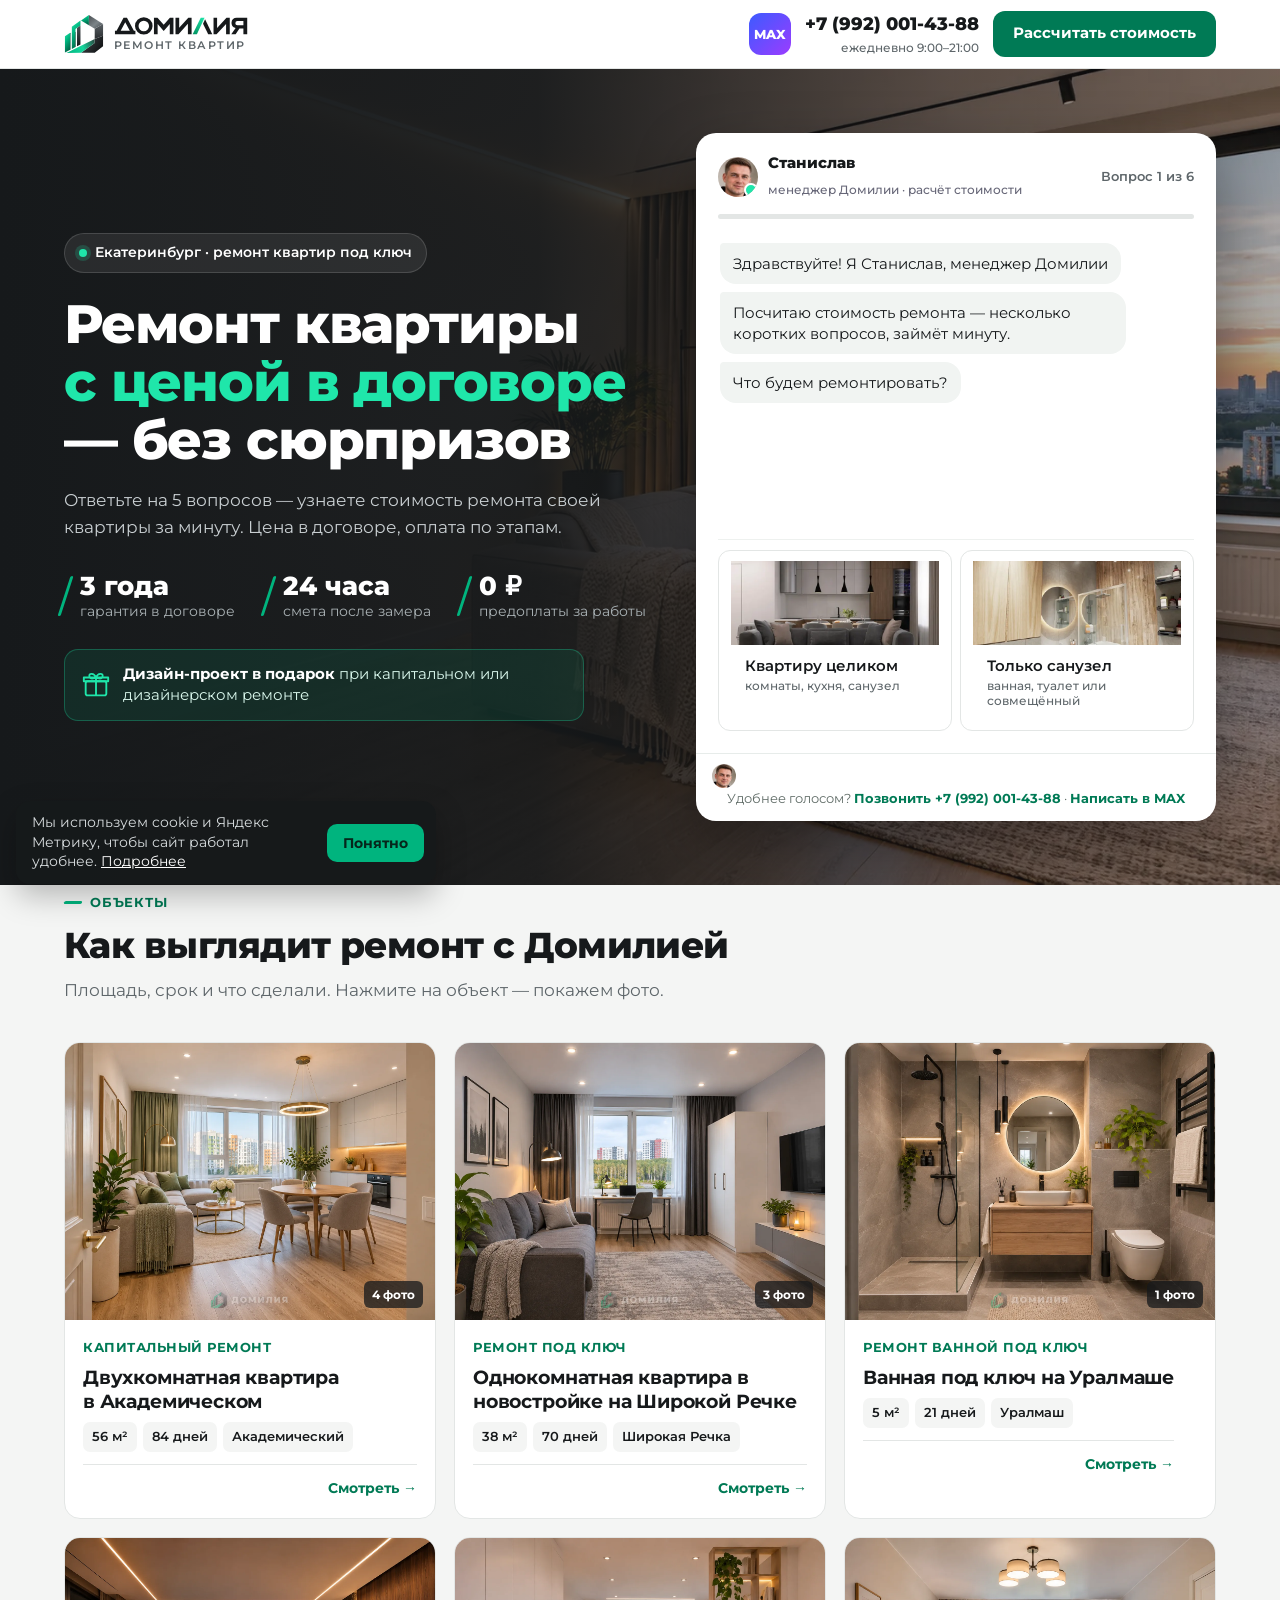
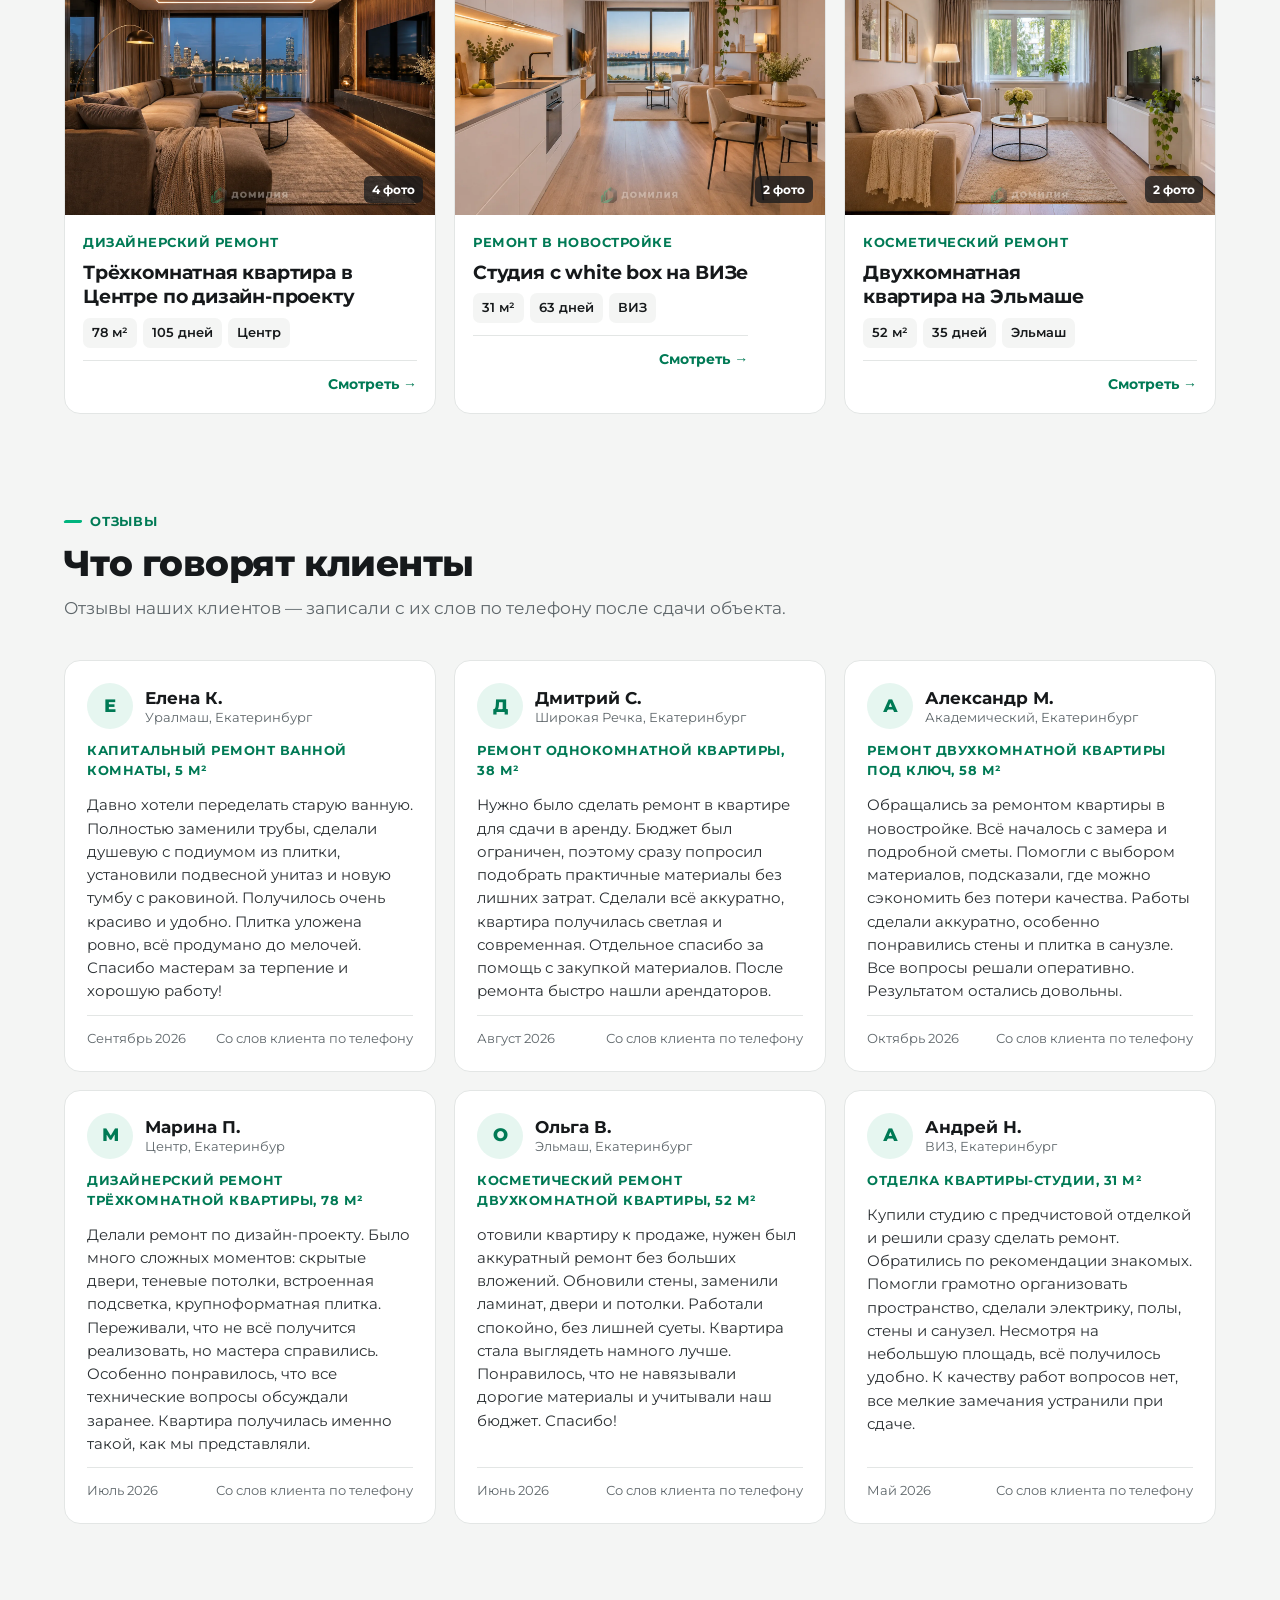
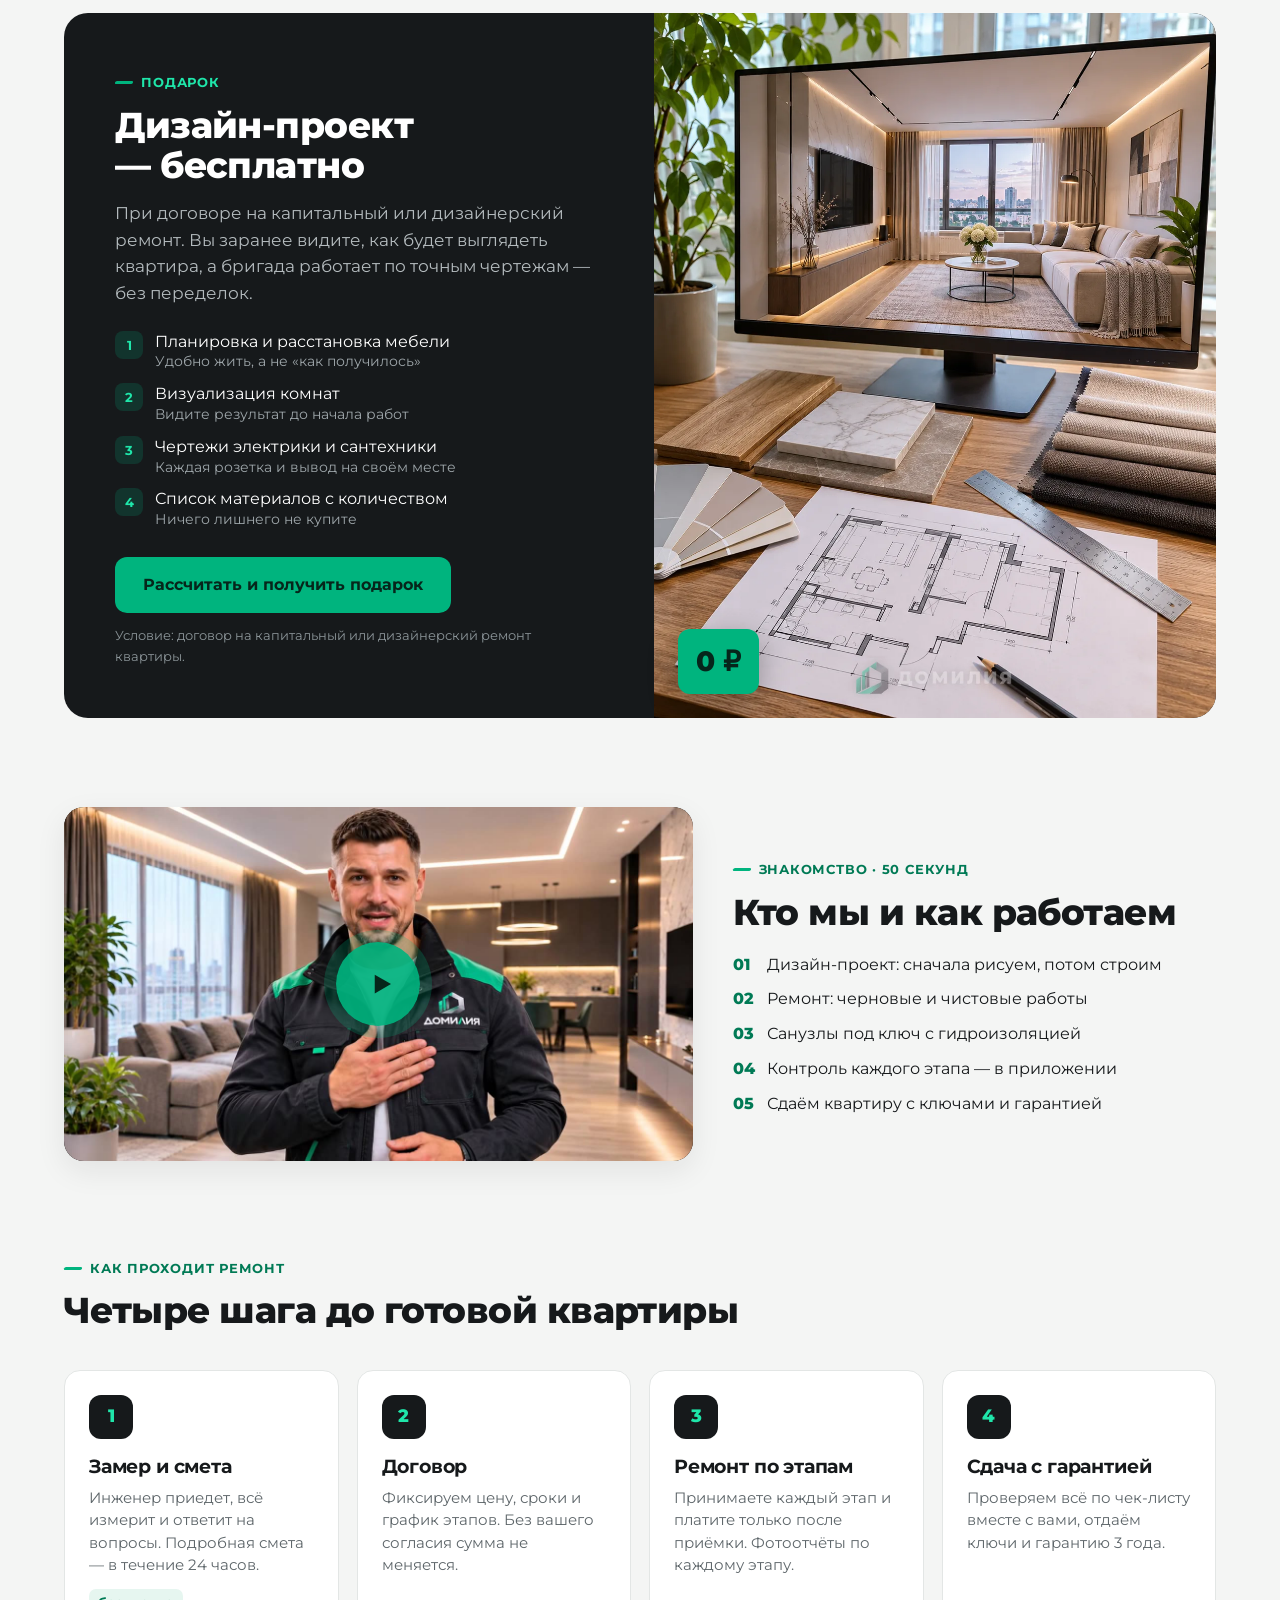
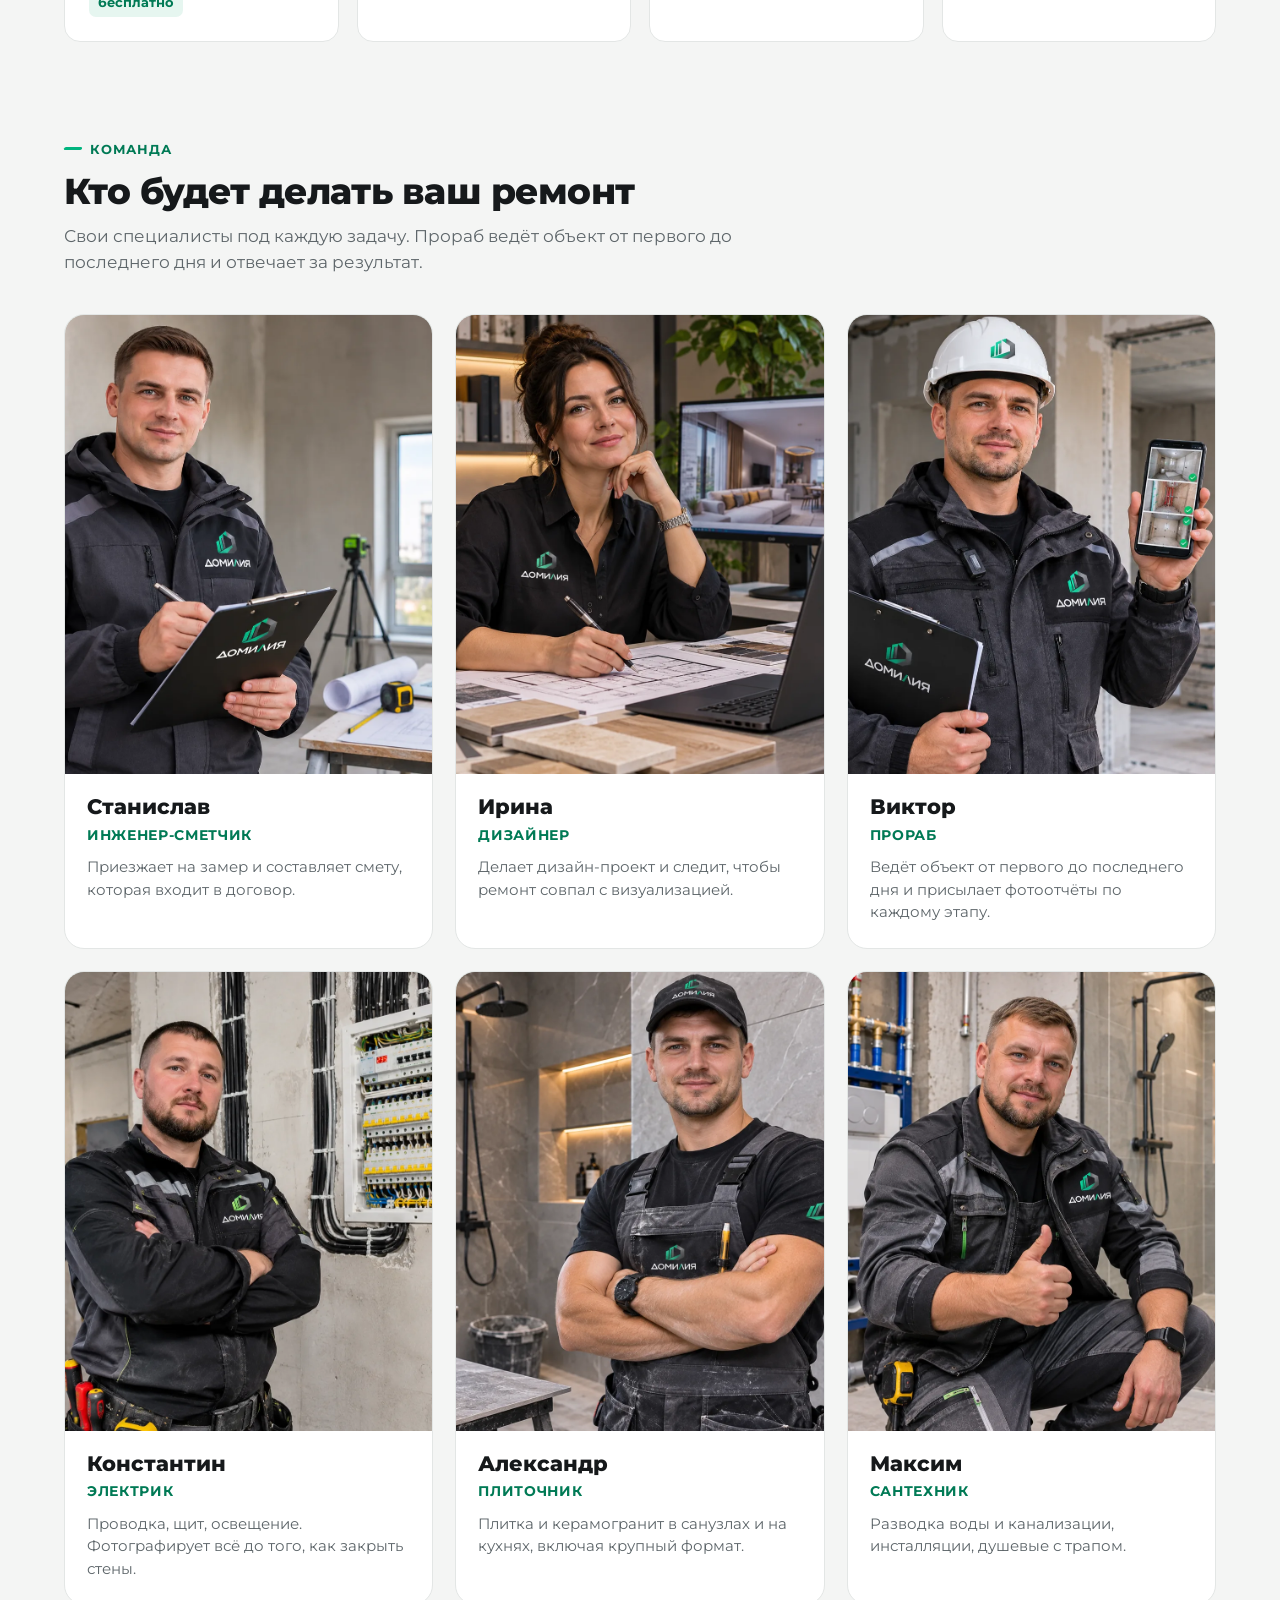
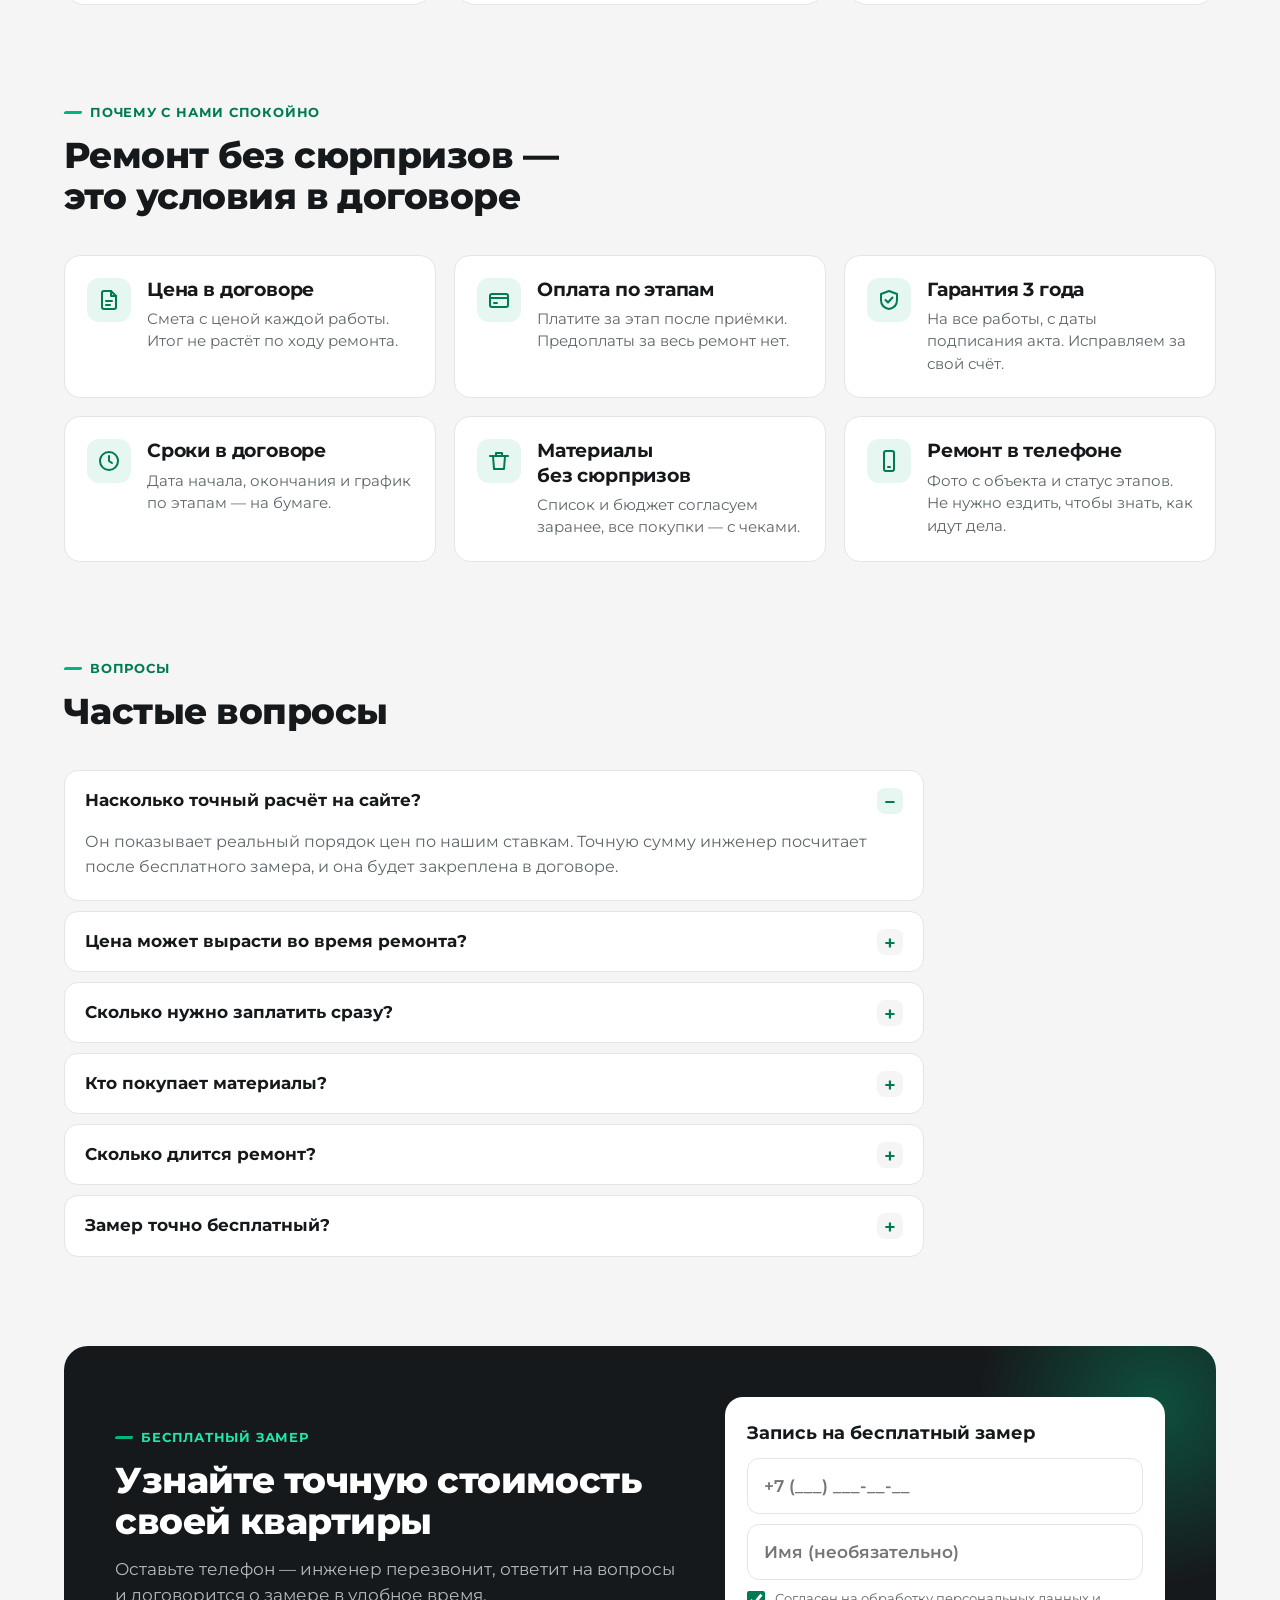
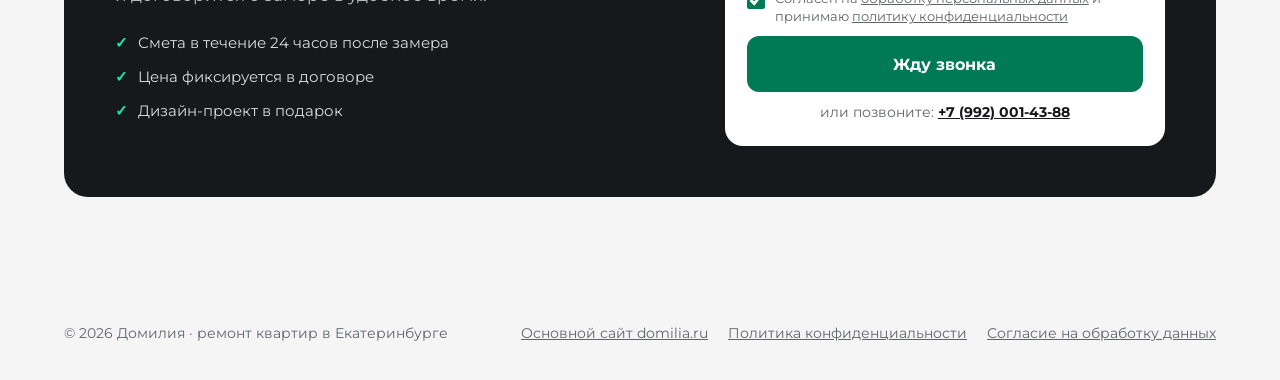
==== a/index.html @ bc4b632b "Квиз на телефоне: форма и кнопка «Узнать стоимость» видны целиком, поле телефона не прячется под кла" ====
<!DOCTYPE html>
<html lang="ru">
<head><meta name="robots" content="noindex">
<meta charset="utf-8">
<meta name="viewport" content="width=device-width, initial-scale=1, viewport-fit=cover">
<script>document.documentElement.className+=" js"</script>
<title>Ремонт квартир под ключ в Екатеринбурге — цена в договоре | Домилия</title>
<meta name="description" content="Ремонт квартир под ключ в Екатеринбурге. Рассчитайте стоимость за минуту. Дизайн-проект в подарок, оплата по этапам, гарантия 3 года.">

<link rel="canonical" href="https://remont.domilia.ru/">
<meta property="og:type" content="website"><meta property="og:locale" content="ru_RU"><meta property="og:site_name" content="Домилия">
<meta property="og:title" content="Ремонт квартир под ключ в Екатеринбурге — цена в договоре | Домилия"><meta property="og:description" content="Ремонт квартир под ключ в Екатеринбурге. Рассчитайте стоимость за минуту. Дизайн-проект в подарок, оплата по этапам, гарантия 3 года."><meta property="og:image" content="https://domilia.ru/img/6908500.jpg">
<meta name="theme-color" content="#16191B">
<link rel="icon" href="/favicon.ico" sizes="any"><link rel="icon" href="/favicon.svg" type="image/svg+xml"><link rel="icon" type="image/png" sizes="120x120" href="/favicon-120x120.png"><link rel="apple-touch-icon" href="/apple-touch-icon.png">
<link rel="preload" href="/fonts/montserrat-cyrillic-800-normal.woff2" as="font" type="font/woff2" crossorigin><link rel="preload" href="/fonts/montserrat-cyrillic-400-normal.woff2" as="font" type="font/woff2" crossorigin>
<style>@font-face{font-family:Montserrat;font-style:normal;font-weight:400;font-display:swap;src:url(/fonts/montserrat-cyrillic-400-normal.woff2) format("woff2");unicode-range:U+0301,U+0400-045F,U+0490-0491,U+04B0-04B1,U+2116}@font-face{font-family:Montserrat;font-style:normal;font-weight:400;font-display:swap;src:url(/fonts/montserrat-latin-400-normal.woff2) format("woff2");unicode-range:U+0000-00FF,U+0131,U+0152-0153,U+02BB-02BC,U+02C6,U+02DA,U+02DC,U+0304,U+0308,U+0329,U+2000-206F,U+20AC,U+2122,U+2191,U+2193,U+2212,U+2215,U+FEFF,U+FFFD}@font-face{font-family:Montserrat;font-style:normal;font-weight:500;font-display:swap;src:url(/fonts/montserrat-cyrillic-500-normal.woff2) format("woff2");unicode-range:U+0301,U+0400-045F,U+0490-0491,U+04B0-04B1,U+2116}@font-face{font-family:Montserrat;font-style:normal;font-weight:500;font-display:swap;src:url(/fonts/montserrat-latin-500-normal.woff2) format("woff2");unicode-range:U+0000-00FF,U+0131,U+0152-0153,U+02BB-02BC,U+02C6,U+02DA,U+02DC,U+0304,U+0308,U+0329,U+2000-206F,U+20AC,U+2122,U+2191,U+2193,U+2212,U+2215,U+FEFF,U+FFFD}@font-face{font-family:Montserrat;font-style:normal;font-weight:600;font-display:swap;src:url(/fonts/montserrat-cyrillic-600-normal.woff2) format("woff2");unicode-range:U+0301,U+0400-045F,U+0490-0491,U+04B0-04B1,U+2116}@font-face{font-family:Montserrat;font-style:normal;font-weight:600;font-display:swap;src:url(/fonts/montserrat-latin-600-normal.woff2) format("woff2");unicode-range:U+0000-00FF,U+0131,U+0152-0153,U+02BB-02BC,U+02C6,U+02DA,U+02DC,U+0304,U+0308,U+0329,U+2000-206F,U+20AC,U+2122,U+2191,U+2193,U+2212,U+2215,U+FEFF,U+FFFD}@font-face{font-family:Montserrat;font-style:normal;font-weight:700;font-display:swap;src:url(/fonts/montserrat-cyrillic-700-normal.woff2) format("woff2");unicode-range:U+0301,U+0400-045F,U+0490-0491,U+04B0-04B1,U+2116}@font-face{font-family:Montserrat;font-style:normal;font-weight:700;font-display:swap;src:url(/fonts/montserrat-latin-700-normal.woff2) format("woff2");unicode-range:U+0000-00FF,U+0131,U+0152-0153,U+02BB-02BC,U+02C6,U+02DA,U+02DC,U+0304,U+0308,U+0329,U+2000-206F,U+20AC,U+2122,U+2191,U+2193,U+2212,U+2215,U+FEFF,U+FFFD}@font-face{font-family:Montserrat;font-style:normal;font-weight:800;font-display:swap;src:url(/fonts/montserrat-cyrillic-800-normal.woff2) format("woff2");unicode-range:U+0301,U+0400-045F,U+0490-0491,U+04B0-04B1,U+2116}@font-face{font-family:Montserrat;font-style:normal;font-weight:800;font-display:swap;src:url(/fonts/montserrat-latin-800-normal.woff2) format("woff2");unicode-range:U+0000-00FF,U+0131,U+0152-0153,U+02BB-02BC,U+02C6,U+02DA,U+02DC,U+0304,U+0308,U+0329,U+2000-206F,U+20AC,U+2122,U+2191,U+2193,U+2212,U+2215,U+FEFF,U+FFFD}</style>
<link rel="stylesheet" href="/style.css?v=1794850134178"><link rel="preload" href="/app.js?v=1794850134178" as="script"><link rel="preload" href="/img/quiz-dp-flat-s.webp" as="image"><link rel="preload" href="/img/quiz-dp-bath-s.webp" as="image">
<meta name="yandex-verification" content="8f62ce537b893b64" /></head>
<body>
<header class="top">
  <div class="w">
    <a class="mn-logo" href="/" aria-label="Домилия — ремонт квартир"><svg class="lg mn-lg" viewBox="30 26 418 416" aria-hidden="true"> <defs>  <linearGradient id="gG_m1" x1="0" y1="0" x2="0.35" y2="1"><stop offset="0" stop-color="#1FE6AA"/><stop offset=".45" stop-color="#00B47E"/><stop offset="1" stop-color="#006C4C"/></linearGradient>  <linearGradient id="gBand_m1" x1="55" y1="432" x2="351" y2="300" gradientUnits="userSpaceOnUse"><stop offset="0" stop-color="#00B47E"/><stop offset=".55" stop-color="#14D69C"/><stop offset="1" stop-color="#2A4A42"/></linearGradient>  <linearGradient id="gRoof_m1" x1="290" y1="36" x2="400" y2="160" gradientUnits="userSpaceOnUse"><stop offset="0" stop-color="#4A4F53"/><stop offset=".7" stop-color="#7C8488"/><stop offset="1" stop-color="#5C6367"/></linearGradient>  <linearGradient id="gSide_m1" x1="0" y1="0" x2="0" y2="1"><stop offset="0" stop-color="#5A6064"/><stop offset="1" stop-color="#2B2F32"/></linearGradient>  <linearGradient id="gLow_m1" x1="230" y1="300" x2="420" y2="430" gradientUnits="userSpaceOnUse"><stop offset="0" stop-color="#3A4044"/><stop offset="1" stop-color="#0E1011"/></linearGradient>  <linearGradient id="gLeg_m1" x1="0" y1="0" x2="0" y2="1"><stop offset="0" stop-color="#4C5357"/><stop offset="1" stop-color="#16191B"/></linearGradient> </defs> <g class="dm-mk"><path class="t" style="--i:7;--dx:10.0px;--dy:9.8px" fill="url(#gLow_m1)" d="M208,431 L351,328 L351,286 L438,252 L438,363 L351,431 Z"/><path class="t" style="--i:6;--dx:13.9px;--dy:-2.0px" fill="url(#gSide_m1)" d="M351,179 L438,129 L438,252 L351,286 Z"/><path class="t" style="--i:5;--dx:9.5px;--dy:-10.3px" fill="url(#gRoof_m1)" d="M290,36 L438,129 L351,179 L290,143 Z"/><path class="t" style="--i:4;--dx:2.3px;--dy:-13.8px" fill="url(#gG_m1)" d="M208,94 L290,36 L290,143 Z"/><path class="t" style="--i:3;--dx:0.2px;--dy:14.0px" fill="url(#gBand_m1)" d="M55,432 L351,286 L351,328 L208,431 Z"/><path class="t b" style="--i:1;--dx:-13.9px;--dy:-1.8px" fill="url(#gG_m1)" d="M202,94 L112,159 L112,390 L150,370 L150,182 L202,145 Z"/><path class="t b" style="--i:2;--dx:-13.1px;--dy:5.0px" fill="url(#gLeg_m1)" d="M202,145 L166,170 L166,363 L202,343 Z"/><path class="t b" style="--i:1;--dx:-11.7px;--dy:7.7px" fill="#0C3A2B" d="M150,214 L154,212 L154,368 L150,370 Z"/><path class="t b" style="--i:0;--dx:-12.3px;--dy:6.6px" fill="url(#gG_m1)" d="M95,221 L40,257 L40,427 L95,398 Z"/><path class="t b" style="--i:0;--dx:-12.3px;--dy:6.6px" fill="#0C3A2B" d="M95,221 L99,226 L99,396 L95,398 Z"/></g><defs><clipPath id="dmc_m1"><path d="M208,431 L351,328 L351,286 L438,252 L438,363 L351,431 Z"/><path d="M351,179 L438,129 L438,252 L351,286 Z"/><path d="M290,36 L438,129 L351,179 L290,143 Z"/><path d="M208,94 L290,36 L290,143 Z"/><path d="M55,432 L351,286 L351,328 L208,431 Z"/><path d="M202,94 L112,159 L112,390 L150,370 L150,182 L202,145 Z"/><path d="M202,145 L166,170 L166,363 L202,343 Z"/><path d="M150,214 L154,212 L154,368 L150,370 Z"/><path d="M95,221 L40,257 L40,427 L95,398 Z"/><path d="M95,221 L99,226 L99,396 L95,398 Z"/></clipPath><linearGradient id="dms_m1" x1="0" y1="0" x2="1" y2="0"><stop offset="0" stop-color="#fff" stop-opacity="0"/><stop offset=".5" stop-color="#fff" stop-opacity=".75"/><stop offset="1" stop-color="#fff" stop-opacity="0"/></linearGradient></defs><g clip-path="url(#dmc_m1)"><rect class="sh" x="-60" y="0" width="120" height="520" fill="url(#dms_m1)" transform="skewX(-20)"/></g></svg><span><svg class="dm-word" viewBox="480 176 984 132" aria-hidden="true"><defs><linearGradient id="gL_wl" x1="1144" y1="181" x2="1057" y2="303" gradientUnits="userSpaceOnUse"><stop offset="0" stop-color="#1FE6AA"/><stop offset="1" stop-color="#00915F"/></linearGradient></defs> <g id="word_wl" fill="currentColor" fill-rule="evenodd"><path d="M487,277 L499,277 L550,181 L575,181 L626,277 L637,277 L637,303 L487,303 Z M529,277 L562.5,215 L596,277 Z"/><path d="M763,241.5 A64.5,63.5 0 1 0 634,241.5 A64.5,63.5 0 1 0 763,241.5 Z M737,241.5 A38.5,38.5 0 1 1 660,241.5 A38.5,38.5 0 1 1 737,241.5 Z"/><path d="M773,181 L799,181 L844.5,233 L890,181 L916,181 L916,303 L889,303 L889,227 L844.5,278 L800,227 L800,303 L773,303 Z"/><path d="M931,181 L958,181 L958,255 L1025,181 L1049,181 L1049,303 L1022,303 L1022,226 L953,303 L931,303 Z"/><path d="M1148,192 L1201,303 L1171,303 L1133,226 Z"/><path d="M1210,181 L1236,181 L1236,256 L1305,181 L1329,181 L1329,303 L1302,303 L1302,227 L1232,303 L1210,303 Z"/><path d="M1457,181 H1380 A38,38 0 0 0 1372,256.2 L1340,303 H1372 L1400,261 H1429 V303 H1457 Z M1429,206 H1385 A15,15 0 0 0 1385,236 H1429 Z"/></g><path class="dm-l" fill="url(#gL_wl)" d="M1057,303 L1088,303 L1144,181 L1116,181 Z"/></svg><small>РЕМОНТ КВАРТИР</small></span></a>
    <div class="top-r"><a class="msg mxg on" data-goal="lp_messenger" href="https://max.ru/u/f9LHodD0cOJTEjj9axaw8EccNAsqVBsyg819IWFIL26qD0vIp-ldA-uJAIQ" target="_blank" rel="noopener" aria-label="Написать в MAX">MAX</a><a class="top-ph" data-tel data-goal="lp_call" href="tel:+79920014388"><span class="num">+7 (992) 001-43-88</span><small>ежедневно 9:00–21:00</small></a><a class="btn" href="/#calc" data-goal="lp_cta_top">Рассчитать стоимость</a></div>
  </div>
</header>
<main>
<section class="hero">
  <div class="hero-bg" aria-hidden="true" style="background-image:url(/img/hero-vh13ht.webp)"></div>
  <div class="w">
    <div>
      <div class="hero-pre"><i></i>Екатеринбург · ремонт квартир под ключ</div>
      <h1>Ремонт квартиры <em>с ценой в договоре</em> — без сюрпризов</h1>
      <p class="hero-sub">Ответьте на 5 вопросов — узнаете стоимость ремонта своей квартиры за минуту. <span class="more">Цена в договоре, оплата по этапам.</span></p>
      <div class="facts"><div><b>3 года</b><span>гарантия в договоре</span></div><div><b>24 часа</b><span>смета после замера</span></div><div><b>0 ₽</b><span>предоплаты за работы</span></div></div>
      <div class="gift-strip"><svg viewBox="0 0 32 32" fill="none" stroke="#1FE6AA" stroke-width="2" stroke-linejoin="round"><rect x="5" y="12" width="22" height="15" rx="2"/><path d="M3 8h26v4H3zM16 8v19M16 8c-2-5-8-5-7-1s7 1 7 1zm0 0c2-5 8-5 7-1s-7 1-7 1z"/></svg><p><b>Дизайн-проект в подарок</b> при капитальном или дизайнерском ремонте</p></div>
    </div>
    <div class="qz" id="calc" aria-live="polite">
      <div class="qz-h"><b>Расчёт стоимости ремонта</b><span id="qzStep">Вопрос 1 из 6</span></div>
      <div class="qz-bar"><i id="qzBar"></i></div>
      <div class="qz-b" id="qzBody"><div class="qz-q">Что будем ремонтировать?</div><div class="opts c2"><button type="button" class="opt ph"><img src="/img/quiz-dp-flat-s.webp" alt="" width="320" height="240"><span>Квартиру целиком<small>комнаты, кухня, санузел</small></span></button><button type="button" class="opt ph"><img src="/img/quiz-dp-bath-s.webp" alt="" width="320" height="240"><span>Только санузел<small>ванная, туалет или совмещённый</small></span></button></div><div class="qz-nav"><small>Бесплатно и без регистрации</small></div><noscript><p>Чтобы рассчитать стоимость, позвоните: <a href="tel:+79920014388">+7 (992) 001-43-88</a></p></noscript></div>
      <div class="qz-ct"><img class="qz-ct-a" src="/img/mgr-96.webp" alt="" width="24" height="24" loading="lazy">Удобнее голосом? <a data-tel data-goal="lp_call" href="tel:+79920014388">Позвонить +7 (992) 001-43-88</a> · <a data-goal="lp_messenger" href="https://max.ru/u/f9LHodD0cOJTEjj9axaw8EccNAsqVBsyg819IWFIL26qD0vIp-ldA-uJAIQ" target="_blank" rel="noopener">Написать в MAX</a></div>
    </div>
  </div>
</section>
<section class="sec" style="padding-top:0" id="objs">
  <div class="w">
    <div class="sec-h rv"><div class="tag">Объекты</div><h2>Как выглядит ремонт с Домилией</h2><p>Площадь, срок и что сделали. Нажмите на объект — покажем фото.</p></div>
    <div class="objs" id="objList"><button type="button" class="ob rv" data-o="0"><span class="ob-i"><img src="/img/dvuhkomnatnaya-kvartira-v-akademicheskom-nku7td.webp" alt="Двухкомнатная квартира в Академическом" loading="lazy"><i class="ob-n">4 фото</i></span><span class="ob-b"><small>Капитальный ремонт</small><h3>Двухкомнатная квартира в Академическом</h3><span class="chips"><span>56 м²</span><span>84 дней</span><span>Академический</span></span><span class="ob-p"><strong></strong><em>Смотреть →</em></span></span></button><button type="button" class="ob rv" data-o="1"><span class="ob-i"><img src="/img/odnokomnatnaya-kvartira-v-novostroyke-na-9dkvqs.webp" alt="Однокомнатная квартира в новостройке на Широкой Речке" loading="lazy"><i class="ob-n">3 фото</i></span><span class="ob-b"><small>Ремонт под ключ</small><h3>Однокомнатная квартира в новостройке на Широкой Речке</h3><span class="chips"><span>38 м²</span><span>70 дней</span><span>Широкая Речка</span></span><span class="ob-p"><strong></strong><em>Смотреть →</em></span></span></button><button type="button" class="ob rv" data-o="2"><span class="ob-i"><img src="/img/vannaya-pod-klyuch-na-uralmashe-srcgmv.webp" alt="Ванная под ключ на Уралмаше" loading="lazy"><i class="ob-n">1 фото</i></span><span class="ob-b"><small>Ремонт ванной под ключ</small><h3>Ванная под ключ на Уралмаше</h3><span class="chips"><span>5 м²</span><span>21 дней</span><span>Уралмаш</span></span><span class="ob-p"><strong></strong><em>Смотреть →</em></span></span></button><button type="button" class="ob rv" data-o="3"><span class="ob-i"><img src="/img/trehkomnatnaya-kvartira-v-centre-po-diza-gcjzyl.webp" alt="Трёхкомнатная квартира в Центре по дизайн-проекту" loading="lazy"><i class="ob-n">4 фото</i></span><span class="ob-b"><small>Дизайнерский ремонт</small><h3>Трёхкомнатная квартира в Центре по дизайн-проекту</h3><span class="chips"><span>78 м²</span><span>105 дней</span><span>Центр</span></span><span class="ob-p"><strong></strong><em>Смотреть →</em></span></span></button><button type="button" class="ob rv" data-o="4"><span class="ob-i"><img src="/img/studiya-s-white-box-na-vize-xspou0.webp" alt="Студия с white box на ВИЗе" loading="lazy"><i class="ob-n">2 фото</i></span><span class="ob-b"><small>Ремонт в новостройке</small><h3>Студия с white box на ВИЗе</h3><span class="chips"><span>31 м²</span><span>63 дней</span><span>ВИЗ</span></span><span class="ob-p"><strong></strong><em>Смотреть →</em></span></span></button><button type="button" class="ob rv" data-o="5"><span class="ob-i"><img src="/img/dvuhkomnatnaya-kvartira-na-elmashe-ulo8pb.webp" alt="Двухкомнатная квартира на Эльмаше" loading="lazy"><i class="ob-n">2 фото</i></span><span class="ob-b"><small>Косметический ремонт</small><h3>Двухкомнатная квартира на Эльмаше</h3><span class="chips"><span>52 м²</span><span>35 дней</span><span>Эльмаш</span></span><span class="ob-p"><strong></strong><em>Смотреть →</em></span></span></button></div>
  </div>
</section>
<section class="sec" style="padding-top:0" id="reviews">
  <div class="w">
    <div class="sec-h rv"><div class="tag">Отзывы</div><h2>Что говорят клиенты</h2><p>Отзывы наших клиентов — записали с их слов по телефону после сдачи объекта.</p></div>
    <div class="rvs" id="rvList"><article class="rw rv"><div class="rw-h"><i class="av">Е</i><div><b>Елена К.</b><small>Уралмаш, Екатеринбург</small></div></div><div class="rw-w">Капитальный ремонт ванной комнаты, 5 м²</div><p>Давно хотели переделать старую ванную. Полностью заменили трубы, сделали душевую с подиумом из плитки, установили подвесной унитаз и новую тумбу с раковиной. Получилось очень красиво и удобно. Плитка уложена ровно, всё продумано до мелочей. Спасибо мастерам за терпение и хорошую работу!</p><div class="rw-f"><span>Сентябрь 2026</span><span>Со слов клиента по телефону</span></div></article><article class="rw rv"><div class="rw-h"><i class="av">Д</i><div><b>Дмитрий С.</b><small>Широкая Речка, Екатеринбург</small></div></div><div class="rw-w">Ремонт однокомнатной квартиры, 38 м²</div><p>Нужно было сделать ремонт в квартире для сдачи в аренду. Бюджет был ограничен, поэтому сразу попросил подобрать практичные материалы без лишних затрат. Сделали всё аккуратно, квартира получилась светлая и современная. Отдельное спасибо за помощь с закупкой материалов. После ремонта быстро нашли арендаторов.</p><div class="rw-f"><span>Август 2026</span><span>Со слов клиента по телефону</span></div></article><article class="rw rv"><div class="rw-h"><i class="av">А</i><div><b>Александр М.</b><small>Академический, Екатеринбург</small></div></div><div class="rw-w">Ремонт двухкомнатной квартиры под ключ, 58 м²</div><p>Обращались за ремонтом квартиры в новостройке. Всё началось с замера и подробной сметы. Помогли с выбором материалов, подсказали, где можно сэкономить без потери качества. Работы сделали аккуратно, особенно понравились стены и плитка в санузле. Все вопросы решали оперативно. Результатом остались довольны.</p><div class="rw-f"><span>Октябрь 2026</span><span>Со слов клиента по телефону</span></div></article><article class="rw rv"><div class="rw-h"><i class="av">М</i><div><b>Марина П.</b><small>Центр, Екатеринбур</small></div></div><div class="rw-w">Дизайнерский ремонт трёхкомнатной квартиры, 78 м²</div><p>Делали ремонт по дизайн-проекту. Было много сложных моментов: скрытые двери, теневые потолки, встроенная подсветка, крупноформатная плитка. Переживали, что не всё получится реализовать, но мастера справились. Особенно понравилось, что все технические вопросы обсуждали заранее. Квартира получилась именно такой, как мы представляли.</p><div class="rw-f"><span>Июль 2026</span><span>Со слов клиента по телефону</span></div></article><article class="rw rv"><div class="rw-h"><i class="av">О</i><div><b>Ольга В.</b><small>Эльмаш, Екатеринбург</small></div></div><div class="rw-w">Косметический ремонт двухкомнатной квартиры, 52 м²</div><p>отовили квартиру к продаже, нужен был аккуратный ремонт без больших вложений. Обновили стены, заменили ламинат, двери и потолки. Работали спокойно, без лишней суеты. Квартира стала выглядеть намного лучше. Понравилось, что не навязывали дорогие материалы и учитывали наш бюджет. Спасибо!</p><div class="rw-f"><span>Июнь 2026</span><span>Со слов клиента по телефону</span></div></article><article class="rw rv"><div class="rw-h"><i class="av">А</i><div><b>Андрей Н.</b><small>ВИЗ, Екатеринбург</small></div></div><div class="rw-w">Отделка квартиры-студии, 31 м²</div><p>Купили студию с предчистовой отделкой и решили сразу сделать ремонт. Обратились по рекомендации знакомых. Помогли грамотно организовать пространство, сделали электрику, полы, стены и санузел. Несмотря на небольшую площадь, всё получилось удобно. К качеству работ вопросов нет, все мелкие замечания устранили при сдаче.</p><div class="rw-f"><span>Май 2026</span><span>Со слов клиента по телефону</span></div></article></div>
  </div>
</section>
<section class="sec" style="padding-top:0">
  <div class="w">
    <div class="gift rv">
      <div class="gift-t"><div class="tag">Подарок</div><h2>Дизайн-проект — бесплатно</h2><p>При договоре на капитальный или дизайнерский ремонт. Вы заранее видите, как будет выглядеть квартира, а бригада работает по точным чертежам — без переделок.</p><ul class="gift-l"><li><b>1</b><span>Планировка и расстановка мебели<small>Удобно жить, а не «как получилось»</small></span></li><li><b>2</b><span>Визуализация комнат<small>Видите результат до начала работ</small></span></li><li><b>3</b><span>Чертежи электрики и сантехники<small>Каждая розетка и вывод на своём месте</small></span></li><li><b>4</b><span>Список материалов с количеством<small>Ничего лишнего не купите</small></span></li></ul><a class="btn glow" href="#calc" data-goal="lp_cta_gift">Рассчитать и получить подарок</a><p class="fine">Условие: договор на капитальный или дизайнерский ремонт квартиры.</p></div>
      <div class="gift-i" role="img" aria-label="Дизайн-проект — бесплатно" style="background-image:url(/img/gift-7et1v2.webp)"><span class="gift-badge">0 ₽</span></div>
    </div>
  </div>
</section>
<section class="sec" style="padding-top:0" id="film">
  <div class="w film">
    <div class="film-v rv"><video id="vid" preload="none" playsinline data-src="/media/domilia-video-720.mp4" poster="/media/video-poster.jpg"></video><button type="button" id="vidPlay" aria-label="Смотреть ролик о компании"><svg viewBox="0 0 24 24" fill="#06261B"><path d="M7 4.5v15l13-7.5z"/></svg></button></div>
    <div class="rv"><div class="tag">Знакомство · 50 секунд</div><h2>Кто мы и как работаем</h2><ul><li><b>01</b>Дизайн-проект: сначала рисуем, потом строим</li><li><b>02</b>Ремонт: черновые и чистовые работы</li><li><b>03</b>Санузлы под ключ с гидроизоляцией</li><li><b>04</b>Контроль каждого этапа — в приложении</li><li><b>05</b>Сдаём квартиру с ключами и гарантией</li></ul></div>
  </div>
</section>
<section class="sec" style="padding-top:0" id="how">
  <div class="w">
    <div class="sec-h rv"><div class="tag">Как проходит ремонт</div><h2>Четыре шага до готовой квартиры</h2></div>
    <div class="steps"><div class="st rv"><h3>Замер и смета</h3><p>Инженер приедет, всё измерит и ответит на вопросы. Подробная смета — в течение 24 часов.</p><span class="free">бесплатно</span></div><div class="st rv"><h3>Договор</h3><p>Фиксируем цену, сроки и график этапов. Без вашего согласия сумма не меняется.</p></div><div class="st rv"><h3>Ремонт по этапам</h3><p>Принимаете каждый этап и платите только после приёмки. Фотоотчёты по каждому этапу.</p></div><div class="st rv"><h3>Сдача с гарантией</h3><p>Проверяем всё по чек-листу вместе с вами, отдаём ключи и гарантию 3 года.</p></div></div>
  </div>
</section>
<section class="sec" style="padding-top:0" id="team">
  <div class="w">
    <div class="sec-h rv"><div class="tag">Команда</div><h2>Кто будет делать ваш ремонт</h2><p>Свои специалисты под каждую задачу. Прораб ведёт объект от первого до последнего дня и отвечает за результат.</p></div>
    <div class="tm"><div class="tm-c rv"><div class="tm-p"><img src="/img/team-gihmkn.webp" alt="Станислав" loading="lazy"></div><div class="tm-t"><b>Станислав</b><span class="tm-r">Инженер-сметчик</span><p>Приезжает на замер и составляет смету, которая входит в договор.</p></div></div><div class="tm-c rv"><div class="tm-p"><img src="/img/team-f02dez.webp" alt="Ирина" loading="lazy"></div><div class="tm-t"><b>Ирина</b><span class="tm-r">Дизайнер</span><p>Делает дизайн-проект и следит, чтобы ремонт совпал с визуализацией.</p></div></div><div class="tm-c rv"><div class="tm-p"><img src="/img/team-njw0yg.webp" alt="Виктор " loading="lazy"></div><div class="tm-t"><b>Виктор </b><span class="tm-r">Прораб</span><p>Ведёт объект от первого до последнего дня и присылает фотоотчёты по каждому этапу.</p></div></div><div class="tm-c rv"><div class="tm-p"><img src="/img/team-og7li7.webp" alt="Константин" loading="lazy"></div><div class="tm-t"><b>Константин</b><span class="tm-r">Электрик</span><p>Проводка, щит, освещение. Фотографирует всё до того, как закрыть стены.</p></div></div><div class="tm-c rv"><div class="tm-p"><img src="/img/team-l2uwe1.webp" alt="Александр" loading="lazy"></div><div class="tm-t"><b>Александр</b><span class="tm-r">Плиточник</span><p>Плитка и керамогранит в санузлах и на кухнях, включая крупный формат.</p></div></div><div class="tm-c rv"><div class="tm-p"><img src="/img/team-1bezfb.webp" alt="Максим" loading="lazy"></div><div class="tm-t"><b>Максим</b><span class="tm-r">Сантехник</span><p>Разводка воды и канализации, инсталляции, душевые с трапом.</p></div></div></div>
  </div>
</section>
<section class="sec" style="padding-top:0">
  <div class="w">
    <div class="sec-h rv"><div class="tag">Почему с нами спокойно</div><h2>Ремонт без сюрпризов — это условия в договоре</h2></div>
    <div class="why"><div class="wy rv"><svg viewBox="0 0 24 24" fill="none" stroke="currentColor" stroke-width="2" stroke-linecap="round" stroke-linejoin="round" aria-hidden="true"><path d="M14 3H7a2 2 0 0 0-2 2v14a2 2 0 0 0 2 2h10a2 2 0 0 0 2-2V8z"/><path d="M14 3v5h5M9 13h6M9 17h4"/></svg><div><h3>Цена в договоре</h3><p>Смета с ценой каждой работы. Итог не растёт по ходу ремонта.</p></div></div><div class="wy rv"><svg viewBox="0 0 24 24" fill="none" stroke="currentColor" stroke-width="2" stroke-linecap="round" stroke-linejoin="round" aria-hidden="true"><rect x="3" y="6" width="18" height="13" rx="2"/><path d="M3 10h18M7 15h3"/></svg><div><h3>Оплата по этапам</h3><p>Платите за этап после приёмки. Предоплаты за весь ремонт нет.</p></div></div><div class="wy rv"><svg viewBox="0 0 24 24" fill="none" stroke="currentColor" stroke-width="2" stroke-linecap="round" stroke-linejoin="round" aria-hidden="true"><path d="M12 3l8 3v6c0 5-3.5 8-8 9-4.5-1-8-4-8-9V6z"/><path d="M8.5 12l2.5 2.5 4.5-5"/></svg><div><h3>Гарантия 3 года</h3><p>На все работы, с даты подписания акта. Исправляем за свой счёт.</p></div></div><div class="wy rv"><svg viewBox="0 0 24 24" fill="none" stroke="currentColor" stroke-width="2" stroke-linecap="round" stroke-linejoin="round" aria-hidden="true"><circle cx="12" cy="12" r="9"/><path d="M12 7v5l3 2"/></svg><div><h3>Сроки в договоре</h3><p>Дата начала, окончания и график по этапам — на бумаге.</p></div></div><div class="wy rv"><svg viewBox="0 0 24 24" fill="none" stroke="currentColor" stroke-width="2" stroke-linecap="round" stroke-linejoin="round" aria-hidden="true"><path d="M3 7h18M6 7l1 13h10l1-13M9 7V4h6v3"/></svg><div><h3>Материалы без сюрпризов</h3><p>Список и бюджет согласуем заранее, все покупки — с чеками.</p></div></div><div class="wy rv"><svg viewBox="0 0 24 24" fill="none" stroke="currentColor" stroke-width="2" stroke-linecap="round" stroke-linejoin="round" aria-hidden="true"><rect x="7" y="2" width="10" height="20" rx="2"/><path d="M11 18h2"/></svg><div><h3>Ремонт в телефоне</h3><p>Фото с объекта и статус этапов. Не нужно ездить, чтобы знать, как идут дела.</p></div></div></div>
  </div>
</section>
<section class="sec" style="padding-top:0" id="faq">
  <div class="w">
    <div class="sec-h rv"><div class="tag">Вопросы</div><h2>Частые вопросы</h2></div>
    <div class="faq rv"><details open><summary>Насколько точный расчёт на сайте?</summary><p>Он показывает реальный порядок цен по нашим ставкам. Точную сумму инженер посчитает после бесплатного замера, и она будет закреплена в договоре.</p></details><details><summary>Цена может вырасти во время ремонта?</summary><p>Нет. Итоговая сумма прописана в договоре. Дополнительные работы — только по отдельному соглашению, которое вы подписываете сами.</p></details><details><summary>Сколько нужно заплатить сразу?</summary><p>Предоплаты за весь ремонт нет. Работы оплачиваются по этапам — после того как вы приняли этап.</p></details><details><summary>Кто покупает материалы?</summary><p>Как вам удобнее: можем закупить сами по согласованному списку с чеками или работать с вашими материалами.</p></details><details><summary>Сколько длится ремонт?</summary><p>Косметический — от 5 недель, под ключ — от 10 недель, капитальный — от 12 недель. Точные сроки по этапам — в договоре.</p></details><details><summary>Замер точно бесплатный?</summary><p>Да. Замер и смета бесплатные и ни к чему не обязывают.</p></details></div>
  </div>
</section>
<script type="application/ld+json">{"@context":"https://schema.org","@type":"FAQPage","mainEntity":[{"@type":"Question","name":"Насколько точный расчёт на сайте?","acceptedAnswer":{"@type":"Answer","text":"Он показывает реальный порядок цен по нашим ставкам. Точную сумму инженер посчитает после бесплатного замера, и она будет закреплена в договоре."}},{"@type":"Question","name":"Цена может вырасти во время ремонта?","acceptedAnswer":{"@type":"Answer","text":"Нет. Итоговая сумма прописана в договоре. Дополнительные работы — только по отдельному соглашению, которое вы подписываете сами."}},{"@type":"Question","name":"Сколько нужно заплатить сразу?","acceptedAnswer":{"@type":"Answer","text":"Предоплаты за весь ремонт нет. Работы оплачиваются по этапам — после того как вы приняли этап."}},{"@type":"Question","name":"Кто покупает материалы?","acceptedAnswer":{"@type":"Answer","text":"Как вам удобнее: можем закупить сами по согласованному списку с чеками или работать с вашими материалами."}},{"@type":"Question","name":"Сколько длится ремонт?","acceptedAnswer":{"@type":"Answer","text":"Косметический — от 5 недель, под ключ — от 10 недель, капитальный — от 12 недель. Точные сроки по этапам — в договоре."}},{"@type":"Question","name":"Замер точно бесплатный?","acceptedAnswer":{"@type":"Answer","text":"Да. Замер и смета бесплатные и ни к чему не обязывают."}}]}</script>
<section class="sec" style="padding-top:0" id="final">
  <div class="w">
    <div class="fin rv">
      <div><div class="tag" style="color:var(--g3)">Бесплатный замер</div><h2>Узнайте точную стоимость своей квартиры</h2><p>Оставьте телефон — инженер перезвонит, ответит на вопросы и договорится о замере в удобное время.</p><ul class="fin-list"><li>Смета в течение 24 часов после замера</li><li>Цена фиксируется в договоре</li><li>Дизайн-проект в подарок</li></ul></div>
      <div class="lf fin-f"><b class="t">Запись на бесплатный замер</b><div id="finForm"><a class="btn wide" data-tel data-goal="lp_call" href="tel:+79920014388">Позвонить +7 (992) 001-43-88</a></div></div>
    </div>
  </div>
</section>
</main>
<footer class="foot">
  <div class="w">
    <div>© 2026 Домилия · ремонт квартир в Екатеринбурге</div>
    <div class="foot-l"><a href="https://domilia.ru/" target="_blank" rel="noopener">Основной сайт domilia.ru</a><a href="https://domilia.ru/privacy.html" target="_blank" rel="noopener">Политика конфиденциальности</a><a href="https://domilia.ru/soglasie.html" target="_blank" rel="noopener">Согласие на обработку данных</a></div>
  </div>
</footer>
<div class="mbar" id="mbar"><a class="btn lt" data-tel data-goal="lp_call" href="tel:+79920014388">Позвонить</a><a class="btn" href="#calc" data-goal="lp_cta_bar">Рассчитать</a></div>
<div class="ck" id="ck" hidden><p>Мы используем cookie и Яндекс Метрику, чтобы сайт работал удобнее. <a href="https://domilia.ru/privacy.html" target="_blank" rel="noopener">Подробнее</a></p><button type="button" id="ckOk">Понятно</button></div>
<script>window.LPC={"page":"main","phone":"+7 (992) 001-43-88","hours":"ежедневно 9:00–21:00","to":"","crm":"https://api.domilia.ru/lead/lXMk87fw2FItlO-4","ym":114347582,"privacy":"https://domilia.ru/privacy.html","consent":"https://domilia.ru/soglasie.html","quiz":{"title":"Расчёт стоимости ремонта","note":"Бесплатно и без регистрации","rates":{"cosm":8000,"cap":19000,"design":30000},"oldFlat":1.18,"bath":{"cosm":120000,"cap":160000,"design":220000},"days":{"cosm":[16,0.4],"cap":[38,0.7],"design":[55,1]},"spread":[0.9,1.12],"flat":[{"v":"new","t":"Новостройка","s":"без отделки или white box","img":"/img/quiz-zcg4an-s.webp"},{"v":"old","t":"Вторичное жильё","s":"есть старая отделка","img":"/img/quiz-vbmw78-s.webp"}],"rooms":[{"t":"Студия","s":"около 30 м²","a":30},{"t":"Однокомнатная","s":"около 40 м²","a":40},{"t":"Двухкомнатная","s":"около 56 м²","a":56},{"t":"Трёхкомнатная","s":"около 75 м²","a":75},{"t":"Четыре и больше","s":"от 95 м²","a":95}],"kinds":[{"v":"cap","t":"Под ключ","s":"полностью, с электрикой и сантехникой"},{"v":"design","t":"Дизайнерский","s":"по индивидуальному проекту"}],"when":["Как можно скорее","В течение месяца","Через 1–3 месяца","Пока присматриваюсь"],"resultLabel":"Ваш расчёт","formLead":"Покажем стоимость сразу после отправки и пришлём подробную смету. Бесплатно, ни к чему не обязывает.","btn":"Узнать стоимость","giftText":"Дизайн-проект в подарок при капитальном или дизайнерском ремонте","obj":[{"v":"flat","t":"Квартиру целиком","s":"комнаты, кухня, санузел","img":"/img/quiz-dp-flat-s.webp"},{"v":"bath","t":"Только санузел","s":"ванная, туалет или совмещённый","img":"/img/quiz-dp-bath-s.webp"}],"bathRate":43000,"bathMin":160000,"managerPhoto":"/img/mgr-96.webp","managerPhoto2":"/img/mgr-192.webp","manager":"Станислав"},"antispam":{"minSeconds":4,"maxPerDay":5},"objects":[{"title":"Двухкомнатная квартира в Академическом","type":"Капитальный ремонт","district":"Академический","area":56,"days":84,"price":"","year":2026,"demo":false,"task":"Вторичка 2005 года: старая алюминиевая проводка, кривые стены, тесная ванная. Хотели светлую квартиру и кухню-гостиную.","done":["Демонтаж до бетона и вывоз мусора","Новая проводка и электрощит","Новые трубы и инсталляция","Штукатурка по маякам и стяжка","Объединили кухню с гостиной (с согласованием)","Чистовая отделка и санузел под ключ"],"photos":["/img/dvuhkomnatnaya-kvartira-v-akademicheskom-nku7td.webp","/img/dvuhkomnatnaya-kvartira-v-akademicheskom-n2sz6x.webp","/img/dvuhkomnatnaya-kvartira-v-akademicheskom-9qak08.webp","/img/dvuhkomnatnaya-kvartira-v-akademicheskom-nv9jao.webp"]},{"title":"Однокомнатная квартира в новостройке на Широкой Речке","type":"Ремонт под ключ","district":"Широкая Речка","area":38,"days":70,"price":"","year":2026,"demo":false,"task":"Квартира без отделки, покупали под сдачу. Нужен практичный ремонт, который выдержит жильцов.","done":["Электрика по расстановке мебели","Штукатурка и стяжка","Кварцвинил и покраска стен","Санузел под ключ","Двери, свет, уборка"],"photos":["/img/odnokomnatnaya-kvartira-v-novostroyke-na-9dkvqs.webp","/img/odnokomnatnaya-kvartira-v-novostroyke-na-a0gsbq.webp","/img/odnokomnatnaya-kvartira-v-novostroyke-na-hkdg0j.webp"]},{"title":"Ванная под ключ на Уралмаше","type":"Ремонт ванной под ключ","district":"Уралмаш","area":5,"days":21,"price":"","year":2026,"demo":false,"task":"Старая плитка, ржавые трубы, ванна на всю стену. Хотели душевую без поддона и подвесной унитаз.","done":["Демонтаж и новые трубы","Гидроизоляция пола и стен","Трап и уклон под душевую","Крупноформатный керамогранит","Инсталляция и сантехника"],"photos":["/img/vannaya-pod-klyuch-na-uralmashe-srcgmv.webp"]},{"title":"Трёхкомнатная квартира в Центре по дизайн-проекту","type":"Дизайнерский ремонт","district":"Центр","area":78,"days":105,"price":"","year":2026,"demo":false,"task":"Нужен ремонт строго по дизайн-проекту: теневые потолки, скрытые двери, сценарии света.","done":["Дизайн-проект в подарок","Теневые потолки и подсветка","Скрытые двери под покраску","Декоративная штукатурка","Авторский надзор дизайнера"],"photos":["/img/trehkomnatnaya-kvartira-v-centre-po-diza-gcjzyl.webp","/img/trehkomnatnaya-kvartira-v-centre-po-diza-hacbq7.webp","/img/trehkomnatnaya-kvartira-v-centre-po-diza-qacpoo.webp","/img/trehkomnatnaya-kvartira-v-centre-po-diza-jnvc79.webp"]},{"title":"Студия с white box на ВИЗе","type":"Ремонт в новостройке","district":"ВИЗ","area":31,"days":63,"price":"","year":2026,"demo":false,"task":"Застройщик сделал white box. Нужно было проверить его работу и не переплатить за лишнее.","done":["Проверка работ застройщика","Доделали электрику под кухню","Покраска стен и потолков","Ламинат и плинтусы","Санузел: плитка и сантехника"],"photos":["/img/studiya-s-white-box-na-vize-xspou0.webp","/img/studiya-s-white-box-na-vize-by9e9c.webp"]},{"title":"Двухкомнатная квартира на Эльмаше","type":"Косметический ремонт","district":"Эльмаш","area":52,"days":35,"price":"","year":2026,"demo":false,"task":"Освежить квартиру перед продажей без замены коммуникаций.","done":["Шпаклёвка и покраска стен","Новый ламинат","Натяжные потолки","Замена дверей и розеток"],"photos":["/img/dvuhkomnatnaya-kvartira-na-elmashe-ulo8pb.webp","/img/dvuhkomnatnaya-kvartira-na-elmashe-z0g3ee.webp"]}],"objBtn":"Хочу такой же ремонт","finalBtn":"Жду звонка"}</script>
<script src="/app.js?v=1794850134178" defer></script>
</body>
</html>
---- style.css ----
:root{
  --ink:#16191B;--ink2:#2B3033;--muted:#5E666A;--line:#E3E6E5;--bg:#F4F5F4;--card:#fff;
  --g:#00B47E;--g2:#007A55;--g3:#1FE6AA;--gl:#E6F6F0;
  --r:16px;--sh:0 10px 30px rgba(22,25,27,.08);
  --fs-h1:clamp(30px,4.2vw,54px);--fs-h2:clamp(25px,2.8vw,40px);--fs-h3:clamp(18px,1.45vw,22px);
}
*{box-sizing:border-box}
html{-webkit-text-size-adjust:100%;text-size-adjust:100%;scroll-behavior:smooth;scrollbar-width:none}
html::-webkit-scrollbar{display:none}
body{margin:0;font-family:'Montserrat',Arial,sans-serif;font-size:17px;line-height:1.6;color:var(--ink);background:var(--bg)}
@media (max-width:760px){body{font-size:16px}}
img{max-width:100%;display:block}
a{color:inherit}
h1,h2,h3{margin:0;font-family:'Montserrat',Arial,sans-serif;text-wrap:balance}
h1{font-size:var(--fs-h1);font-weight:800;line-height:1.08;letter-spacing:-.022em}
h2{font-size:var(--fs-h2);font-weight:800;line-height:1.14;letter-spacing:-.015em}
h3{font-size:var(--fs-h3);font-weight:700;line-height:1.3;letter-spacing:-.01em}
p{margin:0}
.w{max-width:1200px;margin:0 auto;padding:0 24px}
@media (max-width:760px){.w{padding:0 16px}}
section{scroll-margin-top:70px}
.sec{padding:clamp(56px,7vw,96px) 0}
.sec-h{max-width:760px;margin-bottom:clamp(24px,3vw,40px)}
.sec-h p{margin-top:12px;color:var(--muted);font-size:clamp(16px,1.3vw,19px);line-height:1.55}
.tag{display:inline-flex;align-items:center;gap:8px;font-size:13px;font-weight:700;letter-spacing:.06em;text-transform:uppercase;color:var(--g2);margin-bottom:12px}
.tag::before{content:"";width:18px;height:3px;border-radius:2px;background:var(--g);transform:skewX(-20deg)}
.btn{display:inline-flex;align-items:center;justify-content:center;gap:10px;min-height:56px;padding:0 28px;border:0;border-radius:12px;background:var(--g2);color:#fff;font:700 16px/1.2 'Montserrat',Arial,sans-serif;text-decoration:none;cursor:pointer;transition:background .2s,transform .15s}
.btn:hover{background:#00684A}.btn:active{transform:translateY(1px)}
.btn.lt{background:#fff;color:var(--ink);box-shadow:inset 0 0 0 2px var(--ink)}
.btn.lt:hover{background:var(--bg)}
.btn.wide{width:100%}
.btn.glow{background:var(--g);color:#06261B}
.btn.glow:hover{background:var(--g3)}

/* шапка */
.top{position:sticky;top:0;z-index:30;background:rgba(255,255,255,.94);backdrop-filter:blur(10px);border-bottom:1px solid var(--line)}
.top .w{display:flex;align-items:center;justify-content:space-between;gap:16px;height:68px}
.mn-logo{display:flex;align-items:center;gap:10px;text-decoration:none;color:var(--ink);flex:none}
.mn-logo svg.mn-lg{width:40px;height:40px}
.mn-logo span{display:grid;gap:5px;line-height:1.1}
.mn-logo svg.dm-word{width:auto;height:18px;display:block;overflow:visible}
.mn-logo small{font-size:10.5px;font-weight:600;letter-spacing:.14em;color:var(--muted)}
.top-r{display:flex;align-items:center;gap:14px}
.top-ph{text-align:right;text-decoration:none;font-weight:800;font-size:18px;white-space:nowrap}
.top-ph small{display:block;font-size:11.5px;font-weight:500;color:var(--muted)}
.msg{display:none;width:42px;height:42px;border-radius:12px;align-items:center;justify-content:center;text-decoration:none;color:#fff;font-weight:800;font-size:13px}
.msg.on{display:inline-flex}
.msg.wa{background:#25D366}.msg.mxg{background:linear-gradient(135deg,#3C5BFF,#9B3CFF)}
.top .btn{min-height:46px;padding:0 20px;font-size:14.5px}
@media (max-width:860px){.top .btn{display:none}}
@media (max-width:560px){
  .top .w{height:60px}
  .mn-logo svg.mn-lg{width:34px;height:34px}.mn-logo svg.dm-word{height:15px}.mn-logo small{font-size:9.5px}
  .top-ph small{display:none}.top-ph{font-size:15px}
  .top-ph .num{display:none}
  .top-ph::before{content:"";display:block;width:42px;height:42px;border-radius:12px;background:var(--g2) url("data:image/svg+xml,%3Csvg xmlns='http://www.w3.org/2000/svg' viewBox='0 0 24 24' fill='white'%3E%3Cpath d='M6.6 10.8a15.1 15.1 0 0 0 6.6 6.6l2.2-2.2c.3-.3.7-.4 1-.2 1.1.4 2.3.6 3.6.6.6 0 1 .4 1 1V20c0 .6-.4 1-1 1A17 17 0 0 1 3 4c0-.6.4-1 1-1h3.5c.6 0 1 .4 1 1 0 1.3.2 2.5.6 3.6.1.3 0 .7-.2 1z'/%3E%3C/svg%3E") center/20px no-repeat}
}

/* первый экран */
.hero{position:relative;color:#fff;background:#16191B;overflow:hidden}
.hero-bg{position:absolute;inset:0;background-position:right center;background-size:cover;background-repeat:no-repeat}
.hero-bg::after{content:"";position:absolute;inset:0;background:linear-gradient(90deg,#16191B 0%,rgba(22,25,27,.94) 42%,rgba(22,25,27,.55) 75%,rgba(22,25,27,.35) 100%)}
.hero .w{position:relative;display:grid;grid-template-columns:minmax(0,1fr) minmax(0,520px);gap:48px;align-items:center;padding-top:clamp(40px,5vw,72px);padding-bottom:clamp(40px,5vw,72px)}
.hero-pre{display:inline-flex;align-items:center;gap:8px;padding:8px 14px;border-radius:99px;background:rgba(255,255,255,.08);border:1px solid rgba(255,255,255,.14);font-size:13.5px;font-weight:600;margin-bottom:22px}
.hero-pre i{width:8px;height:8px;border-radius:50%;background:var(--g3);box-shadow:0 0 0 4px rgba(31,230,170,.18)}
.hero h1 em{font-style:normal;color:var(--g3)}
.hero-sub{margin-top:18px;font-size:clamp(16px,1.35vw,19px);line-height:1.55;color:#C9CFD2;max-width:560px}
.hero-sub b{color:#fff}
.facts{display:grid;grid-template-columns:repeat(3,auto);gap:12px 32px;margin-top:32px;justify-content:start}
.facts div{display:grid;gap:2px;padding-left:16px;position:relative}
.facts div::before{content:"";position:absolute;left:0;top:4px;bottom:4px;width:3px;border-radius:2px;background:var(--g);transform:skewX(-18deg)}
.facts b{font-size:clamp(20px,2vw,26px);font-weight:800;line-height:1.1}
.facts span{font-size:13.5px;color:#A9B1B4;line-height:1.35}
.gift-strip{display:flex;gap:12px;align-items:center;margin-top:28px;padding:14px 16px;border-radius:14px;background:rgba(0,180,126,.12);border:1px solid rgba(31,230,170,.28);max-width:520px}
.gift-strip svg{flex:none;width:30px;height:30px}
.gift-strip p{font-size:14.5px;line-height:1.45;color:#D9F7EC}
.gift-strip b{color:#fff}
@media (max-width:980px){
  .hero .w{grid-template-columns:minmax(0,1fr);gap:28px}
  .hero-bg{background-position:center top}
  .hero-bg::after{background:linear-gradient(180deg,rgba(22,25,27,.55) 0%,rgba(22,25,27,.88) 40%,#16191B 70%)}
  .facts{grid-template-columns:repeat(3,minmax(0,1fr));gap:10px}
  .facts div{padding-left:12px}
  .facts span{font-size:12.5px}
}
@media (max-width:560px){.hero-pre{font-size:12.5px;margin-bottom:14px}.hero .w{padding-top:24px;gap:22px}.hero .facts,.hero .gift-strip,.hero-sub .more{display:none}.hero-sub{margin-top:12px}}

/* квиз */
.qz{background:#fff;color:var(--ink);border-radius:20px;box-shadow:0 24px 60px rgba(0,0,0,.35);overflow:hidden;scroll-margin-top:80px}
.qz-h{display:flex;align-items:center;justify-content:space-between;gap:12px;padding:18px 22px 0}
.qz-h b{font-size:15px;font-weight:800}
.qz-h span{font-size:13px;color:var(--muted);font-weight:600;white-space:nowrap}
.qz-bar{height:5px;margin:12px 22px 0;border-radius:3px;background:var(--line);overflow:hidden}
.qz-bar i{display:block;height:100%;width:0;background:linear-gradient(90deg,var(--g),var(--g3));border-radius:3px;transition:width .35s}
.qz-b{padding:20px 22px 22px}
.qz-q{font-size:clamp(19px,1.6vw,23px);font-weight:800;line-height:1.25;letter-spacing:-.01em}
.qz-hint{font-size:14px;color:var(--muted);margin-top:6px}
.opts{display:grid;gap:10px;margin-top:18px}
.opts.c2{grid-template-columns:1fr 1fr}
.opt{display:flex;align-items:center;gap:12px;width:100%;min-height:60px;padding:10px 14px;border:1.5px solid var(--line);border-radius:14px;background:#fff;font:600 15.5px/1.3 'Montserrat',Arial,sans-serif;color:var(--ink);text-align:left;cursor:pointer;transition:border-color .15s,background .15s,transform .1s}
.opt:hover{border-color:var(--g);background:#FAFEFC}
.opt:active{transform:scale(.99)}
.opt.on{border-color:var(--g2);background:var(--gl)}
.opt img{width:64px;height:48px;border-radius:9px;object-fit:cover;flex:none;background:var(--bg)}
.opt.ph{flex-direction:column;align-items:stretch;gap:0;padding:0;overflow:hidden;min-height:0}
.opt.ph img{width:100%;height:92px;border-radius:0}
.opt.ph span{padding:12px 14px}
.opt small{display:block;font-weight:500;color:var(--muted);font-size:13px;margin-top:2px}
.opt em{margin-left:auto;font-style:normal;font-weight:700;font-size:13.5px;color:var(--g2);white-space:nowrap}
.qz-nav{display:flex;justify-content:space-between;align-items:center;margin-top:14px;min-height:24px}
.qz-back{border:0;background:none;padding:6px 0;font:600 14px 'Montserrat',Arial,sans-serif;color:var(--muted);cursor:pointer}
.qz-back[hidden]{display:block;visibility:hidden}
.qz-nav small{font-size:13px;color:var(--muted)}
.res-l{font-size:14px;color:var(--muted);font-weight:600}
.res-p{font-size:clamp(28px,3vw,38px);font-weight:800;letter-spacing:-.02em;line-height:1.1;margin:4px 0 6px;color:var(--ink)}
.res-n{font-size:14px;color:var(--muted)}
.res-row{display:flex;flex-wrap:wrap;gap:8px;margin:14px 0 16px}
.res-row span{font-size:13px;font-weight:600;padding:7px 10px;border-radius:9px;background:var(--bg)}
.res-row span.g{background:var(--gl);color:var(--g2)}
.lf{display:grid;gap:10px}
.lf input[type=tel],.lf input[type=text]{width:100%;height:56px;padding:0 16px;border:1.5px solid var(--line);border-radius:12px;font:600 17px 'Montserrat',Arial,sans-serif;color:var(--ink);background:#fff;outline:none}
.lf input:focus{border-color:var(--g)}
.cons{display:flex;gap:10px;align-items:flex-start;font-size:12.5px;line-height:1.45;color:var(--muted);cursor:pointer}
.cons input{flex:none;width:18px;height:18px;margin:1px 0 0;accent-color:var(--g2)}
.cons.need{color:#C0392B}
.lf-msg{font-size:14px;min-height:0;color:#C0392B}
.lf-msg:empty{display:none}
.lf-alt{font-size:13.5px;color:var(--muted);text-align:center}
.lf-alt a{font-weight:700;color:var(--ink)}
.ok{text-align:center;padding:12px 0}
.ok svg{width:64px;height:64px;margin:0 auto 12px}
.ok p{color:var(--muted);margin-top:8px}
@media (max-width:560px){.qz-b{padding:18px 16px 18px}.qz-h{padding:16px 16px 0}.qz-bar{margin:10px 16px 0}.opt.ph img{height:78px}}

/* цены */
.prices{display:grid;grid-template-columns:repeat(3,minmax(0,1fr));gap:18px}
.pc{background:#fff;border:1px solid var(--line);border-radius:var(--r);padding:26px;display:flex;flex-direction:column;gap:14px;position:relative}
.pc.hit{border:2px solid var(--g2);box-shadow:var(--sh)}
.pc .badge{position:absolute;top:-13px;left:24px;background:var(--g2);color:#fff;font-size:12px;font-weight:700;padding:5px 10px;border-radius:7px}
.pc .pr{font-size:28px;font-weight:800;letter-spacing:-.02em;line-height:1}
.pc .pr small{font-size:15px;font-weight:600;color:var(--muted);letter-spacing:0}
.pc p{color:var(--muted);font-size:15px;line-height:1.5}
.pc ul{list-style:none;padding:0;margin:0;display:grid;gap:8px;font-size:15px}
.pc li{display:flex;gap:10px;line-height:1.4}
.pc li::before{content:"";flex:none;width:18px;height:18px;margin-top:1px;border-radius:50%;background:var(--gl) url("data:image/svg+xml,%3Csvg xmlns='http://www.w3.org/2000/svg' viewBox='0 0 24 24' fill='none' stroke='%23007A55' stroke-width='3.2' stroke-linecap='round' stroke-linejoin='round'%3E%3Cpath d='M6 12.5l4 4 8-9'/%3E%3C/svg%3E") center/12px no-repeat}
.pc .btn{margin-top:auto}
.pc-meta{font-size:13.5px;color:var(--muted);border-top:1px solid var(--line);padding-top:12px}
.price-note{margin-top:18px;display:flex;flex-wrap:wrap;gap:10px 28px;font-size:15px;color:var(--muted)}
.price-note b{color:var(--ink)}
@media (max-width:900px){.prices{grid-template-columns:minmax(0,1fr)}.pc{padding:22px}}


/* прайс */
.pl{background:#fff;border:1px solid var(--line);border-radius:var(--r);overflow:hidden}
.pl-r{display:grid;grid-template-columns:1.25fr 2fr .95fr .85fr .8fr;gap:16px;align-items:center;padding:16px 22px;border-top:1px solid var(--line);text-decoration:none;color:var(--ink);transition:background .15s}
.pl-r:first-child{border-top:0}
a.pl-r:hover{background:#FAFEFC}
.pl-hd{background:var(--bg);font-size:12.5px;font-weight:700;letter-spacing:.04em;text-transform:uppercase;color:var(--muted);padding-top:12px;padding-bottom:12px}
.pl-r b{font-size:16.5px;font-weight:700;line-height:1.3}
.pl-r b small{display:block;font-size:12.5px;font-weight:500;color:var(--muted);margin-top:2px}
.pl-r>span{font-size:14.5px;color:var(--muted);line-height:1.45}
.pl-r strong{font-size:19px;font-weight:800;color:var(--g2);white-space:nowrap}
.pl-r.hit{background:var(--gl);box-shadow:inset 4px 0 0 var(--g2)}
.mx-t{margin:44px 0 16px}
.mx-w{overflow-x:auto;background:#fff;border:1px solid var(--line);border-radius:var(--r);scrollbar-width:none}
.mx-w::-webkit-scrollbar{display:none}
.mx{width:100%;border-collapse:collapse;font-size:15px;min-width:560px}
.mx th,.mx td{padding:14px 18px;text-align:right;border-top:1px solid var(--line);white-space:nowrap}
.mx th{border-top:0;background:var(--bg);font-size:12.5px;font-weight:700;letter-spacing:.04em;text-transform:uppercase;color:var(--muted)}
.mx th:first-child,.mx td:first-child{text-align:left;font-weight:700;position:sticky;left:0;background:inherit}
.mx tbody tr{background:#fff}
.mx .hl{background:var(--gl);color:var(--g2);font-weight:800}
.mx th.hl{color:var(--g2)}
.mx-n{display:flex;flex-wrap:wrap;gap:12px 24px;align-items:center;justify-content:space-between;margin-top:14px;font-size:14px;color:var(--muted)}
.adds{display:grid;grid-template-columns:repeat(4,minmax(0,1fr));gap:12px;margin-top:28px}
.adds div{background:#fff;border:1px solid var(--line);border-radius:14px;padding:16px 18px;display:grid;gap:4px}
.adds b{font-size:15px}
.adds span{font-size:14px;color:var(--muted)}
.adds em{font-style:normal;color:var(--g2);font-weight:700}
@media (max-width:900px){
  .pl-hd{display:none}
  .pl-r{grid-template-columns:1fr auto;gap:6px 12px;padding:16px 18px}
  .pl-r b{grid-column:1}.pl-r strong{grid-column:2;grid-row:1;align-self:start}
  .pl-r>span:nth-of-type(1){grid-column:1/-1;font-size:14px}
  .pl-r>span[data-l]{font-size:13px;grid-column:auto}
  .pl-r>span[data-l]::before{content:attr(data-l) ": ";color:var(--muted)}
  .pl-r>span[data-l]{color:var(--ink);font-weight:600}
  .adds{grid-template-columns:repeat(2,minmax(0,1fr))}
  .mx th,.mx td{padding:12px 12px;font-size:14px}
  .mx-n .btn{width:100%}
}
@media (max-width:420px){.adds{grid-template-columns:minmax(0,1fr)}}

/* подарок */
.gift{background:var(--ink);color:#fff;border-radius:24px;overflow:hidden;display:grid;grid-template-columns:minmax(0,1.05fr) minmax(0,1fr)}
.gift-t{padding:clamp(28px,4vw,56px)}
.gift-t .tag{color:var(--g3)}
.gift-t>p{color:#B4BBBE;margin-top:14px;font-size:clamp(16px,1.3vw,18px)}
.gift-l{list-style:none;padding:0;margin:24px 0 28px;display:grid;gap:12px}
.gift-l li{display:flex;gap:12px;align-items:flex-start;font-size:15.5px;line-height:1.4}
.gift-l b{flex:none;width:28px;height:28px;border-radius:8px;background:rgba(0,180,126,.18);color:var(--g3);display:grid;place-items:center;font-size:13px}
.gift-l small{display:block;color:#9EA6AA;font-size:13.5px}
.gift-i{background-position:center;background-size:cover;background-repeat:no-repeat;min-height:320px;position:relative}
.gift-badge{position:absolute;left:24px;bottom:24px;background:var(--g);color:#06261B;font-weight:800;font-size:28px;padding:10px 18px;border-radius:12px;box-shadow:0 10px 30px rgba(0,0,0,.3)}
.gift .fine{font-size:13px;color:#8C9599;margin-top:12px}
@media (max-width:860px){.gift{grid-template-columns:minmax(0,1fr)}.gift-i{min-height:200px;order:-1}}

/* ролик */
.film{display:grid;grid-template-columns:minmax(0,1.3fr) minmax(0,1fr);gap:40px;align-items:center}
.film-v{position:relative;border-radius:20px;overflow:hidden;background:#000;aspect-ratio:16/9;box-shadow:var(--sh)}
.film-v video{width:100%;height:100%;object-fit:cover;display:block}
.film-v button{position:absolute;inset:0;margin:auto;width:84px;height:84px;border-radius:50%;border:0;background:rgba(0,180,126,.92);cursor:pointer;display:grid;place-items:center;box-shadow:0 0 0 12px rgba(0,180,126,.22);transition:transform .2s}
.film-v button:hover{transform:scale(1.06)}
.film-v button svg{width:30px;height:30px;margin-left:5px}
.film ul{list-style:none;padding:0;margin:20px 0 0;display:grid;gap:10px}
.film li{display:flex;gap:10px;font-size:15.5px}
.film li b{color:var(--g2);font-weight:800;min-width:24px}
@media (max-width:900px){.film{grid-template-columns:minmax(0,1fr);gap:24px}}

/* объекты */
.objs{display:grid;grid-template-columns:repeat(3,minmax(0,1fr));gap:18px}
.ob{background:#fff;border-radius:var(--r);overflow:hidden;border:1px solid var(--line);display:flex;flex-direction:column;text-align:left;padding:0;cursor:pointer;font:inherit;color:inherit;transition:box-shadow .2s,transform .2s}
.ob:hover{box-shadow:var(--sh);transform:translateY(-2px)}
.ob-i{position:relative;display:block}
.ob-i img{aspect-ratio:4/3;object-fit:cover;width:100%}
.ob-demo{position:absolute;top:12px;left:12px;font-style:normal;font-size:11.5px;font-weight:700;letter-spacing:.06em;text-transform:uppercase;background:rgba(255,255,255,.92);color:var(--muted);padding:4px 8px;border-radius:6px}
.ob-n{position:absolute;right:12px;bottom:12px;font-style:normal;font-size:12px;font-weight:700;background:rgba(22,25,27,.75);color:#fff;padding:4px 8px;border-radius:6px}
.ob-b{padding:18px;display:grid;gap:8px}
.ob-b small{font-size:12.5px;font-weight:700;color:var(--g2);text-transform:uppercase;letter-spacing:.04em}
.chips{display:flex;flex-wrap:wrap;gap:6px}
.chips span{font-size:12.5px;font-weight:600;padding:5px 9px;border-radius:7px;background:var(--bg)}
.ob-p{display:flex;justify-content:space-between;align-items:center;gap:10px;margin-top:4px;padding-top:12px;border-top:1px solid var(--line)}
.ob-p strong{font-size:20px;font-weight:800;color:var(--ink)}
.ob-p em{font-style:normal;font-size:14px;font-weight:700;color:var(--g2)}
@media (max-width:900px){.objs{grid-template-columns:none;grid-auto-flow:column;grid-auto-columns:minmax(270px,82%);overflow-x:auto;scroll-snap-type:x mandatory;scrollbar-width:none;margin:0 -16px;padding:4px 16px 8px}.objs::-webkit-scrollbar{display:none}.ob{scroll-snap-align:start}}
.om{position:fixed;inset:0;z-index:60;background:rgba(10,12,13,.72);display:flex;align-items:center;justify-content:center;padding:20px}
.om-in{position:relative;background:#fff;border-radius:20px;overflow:hidden;width:min(980px,100%);max-height:calc(100vh - 40px);display:grid;grid-template-columns:minmax(0,1.3fr) minmax(0,1fr)}
.om-x{position:absolute;top:12px;right:12px;z-index:2;width:40px;height:40px;border-radius:50%;border:0;background:rgba(255,255,255,.92);font-size:24px;cursor:pointer;line-height:1}
.om-ph{position:relative;background:#111;min-height:320px}
.om-ph img{width:100%;height:100%;object-fit:cover;position:absolute;inset:0}
.om-a{position:absolute;top:50%;transform:translateY(-50%);width:44px;height:44px;border-radius:50%;border:0;background:rgba(255,255,255,.9);font-size:26px;cursor:pointer;line-height:1}
.om-a.l{left:12px}.om-a.r{right:12px}
.om-c{position:absolute;right:12px;bottom:12px;background:rgba(22,25,27,.75);color:#fff;font-size:12px;font-weight:700;padding:4px 8px;border-radius:6px}
.om-b{padding:26px;overflow-y:auto;display:grid;gap:12px;align-content:start}
.om-b small{font-size:12.5px;font-weight:700;color:var(--g2);text-transform:uppercase;letter-spacing:.04em}
.om-t{font-size:15px;color:var(--muted)}
.om-t b{color:var(--ink)}
.om-d{list-style:none;padding:0;margin:0;display:grid;gap:6px;font-size:14.5px}
.om-d li::before{content:"✓";color:var(--g2);font-weight:800;margin-right:8px}
.om-p{display:flex;justify-content:space-between;align-items:baseline;border-top:1px solid var(--line);padding-top:12px}
.om-p span{font-size:14px;color:var(--muted)}
.om-p strong{font-size:24px;font-weight:800;color:var(--g2)}
@media (max-width:760px){.om{padding:0;align-items:flex-end}.om-in{grid-template-columns:minmax(0,1fr);border-radius:20px 20px 0 0;max-height:92vh;overflow-y:auto}.om-ph{min-height:0;aspect-ratio:4/3}.om-b{overflow:visible;padding:20px}}

/* как работаем */
.steps{display:grid;grid-template-columns:repeat(4,minmax(0,1fr));gap:18px;counter-reset:s}
.st{background:#fff;border-radius:var(--r);padding:24px;border:1px solid var(--line);position:relative}
.st::before{counter-increment:s;content:counter(s);display:grid;place-items:center;width:44px;height:44px;border-radius:12px;background:var(--ink);color:var(--g3);font-weight:800;font-size:18px;margin-bottom:16px}
.st p{color:var(--muted);font-size:15px;margin-top:8px;line-height:1.5}
.st .free{display:inline-block;margin-top:12px;font-size:12.5px;font-weight:700;color:var(--g2);background:var(--gl);padding:4px 9px;border-radius:7px}
@media (max-width:980px){.steps{grid-template-columns:repeat(2,minmax(0,1fr))}}
@media (max-width:560px){.steps{grid-template-columns:minmax(0,1fr);gap:12px}.st{padding:20px;display:grid;grid-template-columns:44px 1fr;column-gap:16px}.st::before{grid-row:span 3;margin:0}.st p,.st .free{grid-column:2}.st .free{justify-self:start}}

/* почему мы */
.why{display:grid;grid-template-columns:repeat(3,minmax(0,1fr));gap:18px}
.wy{display:flex;gap:16px;background:#fff;border-radius:var(--r);padding:22px;border:1px solid var(--line)}
.wy svg{flex:none;width:44px;height:44px;padding:10px;border-radius:12px;background:var(--gl);color:var(--g2)}
.wy p{color:var(--muted);font-size:15px;margin-top:6px;line-height:1.5}
@media (max-width:980px){.why{grid-template-columns:repeat(2,minmax(0,1fr))}}
@media (max-width:620px){.why{grid-template-columns:minmax(0,1fr);gap:12px}}

/* вопросы */
.faq{display:grid;gap:10px;max-width:860px}
.faq details{background:#fff;border:1px solid var(--line);border-radius:14px;overflow:hidden}
.faq summary{list-style:none;cursor:pointer;padding:18px 54px 18px 20px;font-weight:700;font-size:16.5px;position:relative;line-height:1.4}
.faq summary::-webkit-details-marker{display:none}
.faq summary::after{content:"+";position:absolute;right:20px;top:50%;transform:translateY(-50%);width:26px;height:26px;border-radius:8px;background:var(--bg);display:grid;place-items:center;font-size:20px;font-weight:600;color:var(--g2)}
.faq details[open] summary::after{content:"−";background:var(--gl)}
.faq details p{padding:0 20px 20px;color:var(--muted);font-size:15.5px}

/* финал */
.fin{background:var(--ink);color:#fff;border-radius:24px;padding:clamp(28px,4vw,56px);display:grid;grid-template-columns:minmax(0,1fr) minmax(0,440px);gap:40px;align-items:center;position:relative;overflow:hidden}
.fin::before{content:"";position:absolute;right:-120px;top:-120px;width:360px;height:360px;border-radius:50%;background:radial-gradient(circle,rgba(0,180,126,.35),transparent 70%)}
.fin>*{position:relative}
.fin>div>p{color:#B4BBBE;margin-top:14px;font-size:clamp(16px,1.3vw,18px)}
.fin .lf{background:#fff;border-radius:18px;padding:22px;color:var(--ink)}
.fin .lf b.t{font-size:18px}
.fin-list{list-style:none;padding:0;margin:22px 0 0;display:grid;gap:10px;font-size:15px;color:#D7DCDE}
.fin .lf .lf{padding:0;background:none;border-radius:0}
.fin-list li::before{content:"✓";color:var(--g3);font-weight:800;margin-right:10px}
@media (max-width:900px){.fin{grid-template-columns:minmax(0,1fr);gap:24px}}

/* подвал */
.foot{padding:36px 0 110px;font-size:13.5px;color:var(--muted)}
.foot .w{display:flex;flex-wrap:wrap;gap:12px 28px;justify-content:space-between;align-items:center}
.foot a{color:var(--muted)}
.foot-l{display:flex;flex-wrap:wrap;gap:8px 20px}
@media (min-width:761px){.foot{padding-bottom:36px}}

/* нижняя панель на телефоне */
.mbar{position:fixed;left:0;right:0;bottom:0;z-index:40;display:none;gap:10px;padding:10px 12px calc(10px + env(safe-area-inset-bottom));background:rgba(255,255,255,.96);backdrop-filter:blur(10px);border-top:1px solid var(--line);transform:translateY(110%);transition:transform .3s}
.mbar.on{transform:none}
.mbar .btn{flex:1;min-height:50px;font-size:15px;padding:0 10px}
@media (max-width:760px){.mbar{display:flex}}

.js .rv{opacity:0;transform:translateY(18px);transition:opacity .6s,transform .6s}
.js .rv.in{opacity:1;transform:none}
@media (prefers-reduced-motion:reduce){.rv{opacity:1;transform:none;transition:none}html{scroll-behavior:auto}}

/* мессенджер Telegram */
.msg.tg{background:#229ED9}
/* ловушка для ботов: поле, которое человек не видит */
.hp{position:absolute!important;left:-9999px!important;width:1px!important;height:1px!important;opacity:0!important;pointer-events:none}
.lf-note{font-size:14.5px;color:var(--muted);line-height:1.5}
.lf-msg.ok{color:var(--g2)}.lf-msg.wait{color:var(--muted)}
.fin-f{background:#fff;border-radius:18px;padding:22px;color:var(--ink)}
.fin-f b.t{font-size:18px}
/* плашка cookie */
.ck{position:fixed;left:16px;bottom:16px;z-index:50;max-width:420px;display:flex;align-items:center;gap:14px;padding:12px 12px 12px 16px;border-radius:14px;background:rgba(22,25,27,.96);color:#D7DCDE;font-size:13.5px;line-height:1.45;box-shadow:0 12px 30px rgba(0,0,0,.25)}
.ck[hidden]{display:none}
.ck p{margin:0}.ck a{color:#fff}
.ck button{flex:none;border:0;border-radius:10px;background:var(--g);color:#06261B;font:700 14px 'Montserrat',Arial,sans-serif;padding:10px 16px;cursor:pointer}
@media (max-width:760px){.ck{left:10px;right:10px;bottom:10px;max-width:none;font-size:12.5px}body:has(.mbar.on) .ck{bottom:84px}}
/* страницы «Спасибо» и 404 */
.pg{background:var(--bg)}
.pg-m{padding:clamp(32px,6vw,80px) 0}
.pg-card{max-width:720px;margin:0 auto;background:#fff;border:1px solid var(--line);border-radius:24px;padding:clamp(24px,5vw,56px);text-align:center;box-shadow:var(--sh)}
.pg-ok svg{width:84px;height:84px;margin:0 auto 18px}
.pg-lead{margin-top:14px;color:var(--muted);font-size:clamp(16px,1.4vw,19px)}
.pg-sum{margin:24px auto 0;max-width:460px;text-align:left;background:var(--bg);border-radius:14px;padding:16px 18px;display:grid;gap:6px;font-size:14.5px}
.pg-sum b{font-size:15px;margin-bottom:4px}
.pg-sum span{display:flex;justify-content:space-between;gap:12px}.pg-sum i{font-style:normal;color:var(--muted)}
.pg-steps{list-style:none;counter-reset:p;padding:0;margin:28px 0 0;display:grid;grid-template-columns:repeat(3,minmax(0,1fr));gap:12px;text-align:left}
.pg-steps li{counter-increment:p;background:var(--bg);border-radius:14px;padding:16px;display:grid;gap:4px;font-size:14px;color:var(--muted)}
.pg-steps li::before{content:counter(p);width:30px;height:30px;border-radius:9px;background:var(--ink);color:var(--g3);font-weight:800;display:grid;place-items:center;margin-bottom:6px}
.pg-steps b{color:var(--ink);font-size:15.5px}
.pg-act{display:flex;flex-wrap:wrap;gap:10px;justify-content:center;margin-top:28px}
.pg-act .msg{width:56px;height:56px}
.pg-back{margin-top:22px;font-size:14.5px;color:var(--muted)}
.nf-code{font-size:clamp(72px,12vw,128px);font-weight:800;line-height:1;letter-spacing:-.04em;background:linear-gradient(135deg,var(--g2),var(--g3));-webkit-background-clip:text;background-clip:text;color:transparent;margin-bottom:8px}
.nf-pr{display:grid;grid-template-columns:repeat(3,minmax(0,1fr));gap:10px;margin-top:28px}
.nf-pr a{display:grid;gap:2px;padding:14px;border-radius:12px;background:var(--bg);text-decoration:none;font-size:14px}
.nf-pr a:hover{background:var(--gl)}.nf-pr span{color:var(--g2);font-weight:700}
@media (max-width:620px){.pg-steps,.nf-pr{grid-template-columns:minmax(0,1fr)}}
/* отзывы */
.rt{display:flex;align-items:center;gap:10px;margin-top:14px}
.rt b{font-size:30px;font-weight:800;line-height:1}
.rt span{color:var(--muted);font-size:14px}
.stars{color:#F5B301;letter-spacing:1px;font-size:15px;white-space:nowrap}.stars i{font-style:normal;color:#D9DCDB}
.rvs{display:grid;grid-template-columns:repeat(3,minmax(0,1fr));gap:18px}
.rw{background:#fff;border:1px solid var(--line);border-radius:var(--r);padding:22px;display:flex;flex-direction:column;gap:12px}
.rw-h{display:flex;align-items:center;gap:12px}
.rw-h>div{flex:1;display:grid;line-height:1.3}.rw-h small{color:var(--muted);font-size:13px}
.rw-h img,.av{width:46px;height:46px;border-radius:50%;object-fit:cover;flex:none}
.av{display:grid;place-items:center;background:var(--gl);color:var(--g2);font-style:normal;font-weight:800;font-size:18px}
.rw-w{font-size:12.5px;font-weight:700;color:var(--g2);text-transform:uppercase;letter-spacing:.04em}
.rw p{font-size:15px;line-height:1.55;color:var(--ink2);flex:1}
.rw-f{display:flex;justify-content:space-between;gap:10px;font-size:13px;color:var(--muted);border-top:1px solid var(--line);padding-top:12px}
.rw-f a{color:var(--g2);font-weight:700;text-decoration:none}
.rw-l{display:flex;flex-wrap:wrap;gap:12px 24px;margin-top:18px;font-weight:700}.rw-l a{color:var(--g2)}
@media (max-width:900px){.rvs{grid-template-columns:none;grid-auto-flow:column;grid-auto-columns:minmax(280px,85%);overflow-x:auto;scroll-snap-type:x mandatory;scrollbar-width:none;margin:0 -16px;padding:4px 16px 8px}.rvs::-webkit-scrollbar{display:none}.rw{scroll-snap-align:start}}
/* команда */
.tm{display:grid;grid-template-columns:repeat(3,minmax(0,1fr));gap:22px}
.tm-c{background:#fff;border:1px solid var(--line);border-radius:20px;overflow:hidden;display:flex;flex-direction:column;transition:box-shadow .2s,transform .2s}
.tm-c:hover{box-shadow:var(--sh);transform:translateY(-2px)}
.tm-p{width:100%;aspect-ratio:4/5;background:linear-gradient(160deg,var(--gl),#D5EFE5);color:var(--g2);display:grid;place-items:center;overflow:hidden}
.tm-p img{width:100%;height:100%;object-fit:cover;object-position:center 20%}
.tm-p svg{width:38%;height:38%;opacity:.55}
.tm-t{display:grid;gap:4px;padding:20px 22px 24px}
.tm-t b{font-size:21px;line-height:1.25;font-weight:800}
.tm-r{font-size:13.5px;font-weight:700;color:var(--g2);text-transform:uppercase;letter-spacing:.05em}
.tm-e{font-size:14px;color:var(--muted);font-weight:600}
.tm-t p{font-size:15px;color:var(--muted);margin-top:6px;line-height:1.5}
@media (max-width:980px){.tm{grid-template-columns:repeat(2,minmax(0,1fr));gap:16px}}
@media (max-width:620px){.tm{grid-template-columns:none;grid-auto-flow:column;grid-auto-columns:minmax(250px,78%);overflow-x:auto;scroll-snap-type:x mandatory;scrollbar-width:none;margin:0 -16px;padding:4px 16px 8px}.tm::-webkit-scrollbar{display:none}.tm-c{scroll-snap-align:start}.tm-t b{font-size:19px}}
/* итог квиза: сначала контакт, потом цена */
.qz-done{display:flex;gap:12px;align-items:center;background:#E6F6F0;border-radius:12px;padding:12px 14px;margin-bottom:14px}.qz-done>span{width:34px;height:34px;border-radius:50%;background:#007A55;color:#fff;display:flex;align-items:center;justify-content:center;font-weight:800;flex:none}.qz-done b{display:block}.qz-done small{color:#4a5a52}
.qz-how{display:flex;flex-wrap:wrap;gap:8px;margin:4px 0 12px}.qz-how button{font:inherit;font-size:14px;padding:8px 14px;border-radius:20px;border:1px solid #d6dcd9;background:#fff;cursor:pointer}.qz-how button.on{background:#007A55;border-color:#007A55;color:#fff}
.qz-gift{background:#FFF6E0;border-radius:10px;padding:10px 12px;font-size:14px;margin-bottom:12px}
/* страница-квиз */
.kv-m{position:relative;min-height:calc(100vh - 70px);background:#16191B;color:#fff;padding:28px 0 40px;overflow:hidden}.kv-bg{position:absolute;inset:0;background-size:cover;background-position:center;opacity:.28}
.kv-w{position:relative;max-width:760px;text-align:center}.kv-m h1{font-size:clamp(26px,5vw,44px);line-height:1.12;margin:6px 0 8px}.kv-m h1 em{font-style:normal;color:#1FE6AA}.kv-sub{opacity:.85;margin:0 0 18px}
.kv-qz{text-align:left;color:#16191B;margin:0 auto}.kv-f{display:flex;flex-wrap:wrap;justify-content:center;gap:8px 18px;margin-top:16px;font-size:14px;opacity:.9}.kv-f b{color:#1FE6AA}
.qz-calc{text-align:center;padding:34px 10px}.qz-calc i{display:block;width:42px;height:42px;margin:0 auto 14px;border-radius:50%;border:4px solid #E6F6F0;border-top-color:#007A55;animation:qzr .8s linear infinite}.qz-calc b{display:block;font-size:18px}.qz-calc small{color:#667}@keyframes qzr{to{transform:rotate(360deg)}}
/* вариант B */
.vb-hero{position:relative;min-height:min(82vh,760px);display:flex;align-items:flex-end;color:#fff;overflow:hidden;background:#16191B}
.vb-v{position:absolute;inset:0;width:100%;height:100%;object-fit:cover}.vb-sh{position:absolute;inset:0;background:linear-gradient(180deg,rgba(16,19,21,.15) 0%,rgba(16,19,21,.35) 45%,rgba(16,19,21,.92) 100%)}
.vb-w{position:relative;padding-bottom:44px;padding-top:120px}.vb-hero h1{font-size:clamp(30px,5.4vw,58px);line-height:1.08;margin:10px 0}.vb-hero h1 em{font-style:normal;color:#1FE6AA}.vb-sub{font-size:clamp(16px,2vw,19px);opacity:.9;margin:0 0 18px;max-width:640px}
.vb-go{font-size:17px;padding:15px 26px}.vb-f{display:flex;flex-wrap:wrap;gap:8px 22px;margin-top:20px;font-size:14px;opacity:.92}.vb-f b{color:#1FE6AA}
.vb-qs{background:#16191B;padding:10px 0 48px}.vb-qw{max-width:760px}.vb-gift{margin:14px auto 0;color:#fff;text-align:center;font-size:15px;opacity:.92}
.vb-hero2{background:#16191B;color:#fff;padding:36px 0 44px}
.vb2{display:grid;grid-template-columns:1.05fr .95fr;gap:36px;align-items:start}.vb-hero2 h1{font-size:clamp(28px,4.2vw,50px);line-height:1.08;margin:10px 0}.vb-hero2 h1 em{font-style:normal;color:#1FE6AA}
.vb2-vid{position:relative;border-radius:16px;overflow:hidden;background:#000;aspect-ratio:16/9;margin-top:6px}.vb2-vid video{width:100%;height:100%;object-fit:contain;display:block;background:#000}
.vb2-play{position:absolute;inset:0;display:flex;align-items:flex-end;gap:12px;padding:16px;border:0;cursor:pointer;color:#fff;font:inherit;text-align:left;background:linear-gradient(180deg,rgba(0,0,0,0) 45%,rgba(0,0,0,.65))}
.vb2-play i{width:56px;height:56px;border-radius:50%;background:#1FE6AA;color:#16191B;display:flex;align-items:center;justify-content:center;font-style:normal;font-size:22px;flex:none;box-shadow:0 0 0 8px rgba(31,230,170,.25)}.vb2-play span{font-weight:700;font-size:16px}.vb2-play small{display:block;font-weight:400;opacity:.85;font-size:13px}
.vb2-r .qz{color:#16191B}
@media(max-width:980px){.vb2{grid-template-columns:1fr;gap:22px}.vb-hero2{padding:22px 0 34px}}
/* квиз-переписка с менеджером */
.mg{display:flex;align-items:center;gap:10px}.mg-a{width:40px;height:40px;border-radius:50%;background:#007A55;color:#fff;font-style:normal;font-weight:800;display:flex;align-items:center;justify-content:center;position:relative;flex:none}.mg-a::after{content:"";position:absolute;right:0;bottom:0;width:10px;height:10px;border-radius:50%;background:#1FE6AA;border:2px solid #fff}.mg b{display:block;font-size:15px}.mg small{font-size:12px;color:#667;font-weight:500}
.ch{display:flex;flex-direction:column;gap:8px;max-height:340px;overflow-y:auto;padding:4px 2px 10px;overscroll-behavior:contain}
.cm{max-width:86%;padding:10px 13px;border-radius:16px;font-size:15px;line-height:1.4;animation:cmIn .25s ease}.cm small{display:block;color:#667;font-size:13px;margin-top:3px}
.cm.m{background:#F1F4F2;border-top-left-radius:4px;align-self:flex-start}.cm.u{background:#007A55;color:#fff;border-top-right-radius:4px;align-self:flex-end}
.dots{display:inline-flex;gap:4px;padding:2px 0}.dots i{width:7px;height:7px;border-radius:50%;background:#9aa6a0;animation:dt 1s infinite}.dots i:nth-child(2){animation-delay:.15s}.dots i:nth-child(3){animation-delay:.3s}
@keyframes dt{0%,60%,100%{opacity:.3;transform:translateY(0)}30%{opacity:1;transform:translateY(-3px)}}@keyframes cmIn{from{opacity:0;transform:translateY(6px)}to{opacity:1;transform:none}}
.ch-o{border-top:1px solid #eef1ef;padding-top:10px}.ch-o .opts{margin:0}.ch-o .qz-back{margin-top:8px}
.vb2-play[hidden]{display:none}
/* квиз как приложение */
.qz .qz-b{display:flex;flex-direction:column}
@media(min-width:760px){.qz .ch{height:300px;max-height:300px}}
.qz-x{display:none;margin-left:10px;width:36px;height:36px;border-radius:50%;border:0;background:#F1F4F2;font-size:16px;cursor:pointer;flex:none}
.qz.app{position:fixed;inset:0;z-index:1000;margin:0;border-radius:0;display:flex;flex-direction:column;height:100vh;height:100dvh;padding:calc(10px + env(safe-area-inset-top)) 14px calc(10px + env(safe-area-inset-bottom));box-shadow:none;max-width:none;width:auto}
.qz.app .qz-h{flex:none;display:flex;align-items:center;gap:8px}.qz.app #qzStep{margin-left:auto;font-size:12px}.qz.app .qz-x{display:flex;align-items:center;justify-content:center}.qz.app .mg small{display:none}
.qz.app .qz-bar{flex:none}.qz.app .qz-b{flex:1;min-height:0}.qz.app .ch{flex:1;max-height:none;height:auto;min-height:0}.qz.app .ch-o{flex:none;max-height:58vh;overflow-y:auto}
.qz.app .opts.c2 .opt.ph img{height:96px}
html.qz-lock,html.qz-lock body{overflow:hidden}
html.qz-lock .mbar,html.qz-lock .ck{display:none}
/* компактные ответы в квизе-переписке — вопрос всегда виден */
.ch-o .opts{display:grid;grid-template-columns:1fr;gap:8px}.ch-o .opts.c2{grid-template-columns:1fr 1fr}
.ch-o .opt{padding:10px 12px;min-height:0;border-radius:12px;text-align:left}.ch-o .opt span{font-size:15px;line-height:1.25}.ch-o .opt small{font-size:12px;margin-top:2px}
.ch-o .opt.ph img{height:84px;object-fit:cover}
.qz.app .ch-o{max-height:52vh}.qz.app .ch-o .opt.ph img{height:78px}
.qz.app .ch{padding-bottom:6px}
/* контакт под квизом и страница «Ремонт ванной» */
.qz-ct{font-size:13px;color:#5f6b66;padding:10px 16px 12px;border-top:1px solid #e7ecea;text-align:center}.qz-ct a{color:#007A55;font-weight:700;text-decoration:none;white-space:nowrap}
.qz.app .qz-ct{position:sticky;bottom:0;background:#fff}
.bth-pr{list-style:none;padding:0;margin:4px 0 18px;display:grid;gap:8px}.bth-pr li{display:flex;gap:10px;align-items:center;font-weight:700;font-size:16px}.bth-pr li:before{content:'';flex:none;width:20px;height:20px;border-radius:50%;background:#1FE6AA url("data:image/svg+xml,%3Csvg xmlns='http://www.w3.org/2000/svg' viewBox='0 0 20 20'%3E%3Cpath d='M5 10.5l3 3 7-7' fill='none' stroke='%23033' stroke-width='2.4' stroke-linecap='round' stroke-linejoin='round'/%3E%3C/svg%3E") center/14px no-repeat}
.bth-in{list-style:none;counter-reset:b;padding:0;margin:0;display:grid;grid-template-columns:repeat(auto-fill,minmax(230px,1fr));gap:12px}
.bth-in li{counter-increment:b;background:#fff;border:1px solid #e3e9e6;border-radius:14px;padding:16px 16px 16px 54px;position:relative}.bth-in li:before{content:counter(b);position:absolute;left:16px;top:16px;width:26px;height:26px;border-radius:50%;background:#0B3B2E;color:#fff;font-weight:800;font-size:13px;display:flex;align-items:center;justify-content:center}
.bth-in b{display:block;font-size:16px;margin-bottom:3px}.bth-in span{color:#5f6b66;font-size:14px}
.mg-a{overflow:hidden}.mg-a img{width:100%;height:100%;object-fit:cover;display:block}
.qz-ct-a{width:24px;height:24px;border-radius:50%;object-fit:cover;vertical-align:middle;margin-right:6px}
.pg-slot{background:#F3F8F5;border:1px solid #D8E8DF;border-radius:16px;padding:18px;margin:18px 0;text-align:left}.pg-slot .t{display:block;font-size:18px;margin-bottom:4px}.pg-slot p{margin:0 0 12px;color:#4b5a53;font-size:14.5px}
.sl-d,.sl-s{display:grid;gap:8px;margin-bottom:10px}.sl-d{grid-template-columns:repeat(3,1fr)}.sl-s{grid-template-columns:repeat(2,1fr)}
.sl-d button,.sl-s button{font:inherit;border:1.5px solid #D2DED7;background:#fff;border-radius:10px;padding:10px 8px;cursor:pointer;text-align:center}.sl-d b{display:block;font-size:14.5px;text-transform:capitalize}.sl-d small{color:#6b7a73;font-size:12.5px}.sl-s button{font-weight:700;font-size:14.5px}
.sl-d button.on,.sl-s button.on{border-color:#007A55;background:#E6F6F0;box-shadow:inset 0 0 0 1px #007A55}
.sl-go{margin-top:4px}.sl-go[disabled]{opacity:.5}.sl-n{display:block;color:#6b7a73;font-size:12.5px;margin-top:8px;text-align:center}
.pg-sum[hidden],.pg-slot[hidden]{display:none}
/* мобильный первый экран: сначала квиз, потом видео */
@media(max-width:980px){.vb2{display:flex;flex-direction:column;gap:14px}.vb2-l{display:contents}.vb2 .hero-pre,.vb2 h1,.vb2 .vb-sub{order:1}.vb2 h1{margin:4px 0 0}.vb2 .vb-sub{margin:0}.vb2-r{order:2}.vb2-vid{order:3;margin-top:4px}.vb-f{order:4}.vb-hero2{padding:16px 0 30px}.vb2 .hero-pre{display:none}}
@media(max-width:600px){.ck{left:8px;right:8px;bottom:8px;max-width:none;padding:8px 8px 8px 12px;gap:10px;font-size:12px;line-height:1.35;border-radius:10px}.ck button{padding:8px 12px;font-size:13px}}
/* ===== вариант C — новая главная ===== */
.nc h1,.nc h2{font-weight:600}.nc h3{font-weight:600}
.nc-hero{background:#141618;color:#fff;padding:clamp(28px,5vw,64px) 0 clamp(34px,5vw,72px);position:relative;overflow:hidden}
.nc-hero:after{content:"";position:absolute;right:-60px;top:-40px;width:70px;height:340px;background:var(--g);transform:skewX(-24deg);opacity:.9}
.nc-h{display:grid;grid-template-columns:1.1fr .9fr;gap:48px;align-items:center;position:relative;z-index:1}
.nc-pre{font-size:13px;font-weight:600;letter-spacing:.12em;text-transform:uppercase;color:var(--g3);margin-bottom:14px}
.nc-hero h1{font-size:clamp(30px,4.4vw,54px);line-height:1.1;letter-spacing:-.02em}
.nc-pr{display:block;color:var(--g3);white-space:nowrap}
.nc-sub{margin-top:16px;font-size:clamp(16px,1.4vw,19px);line-height:1.5;color:#C9CFD2;max-width:560px}
.nc-ul{list-style:none;margin:22px 0 0;padding:0;display:grid;gap:10px}.nc-ul li{display:flex;gap:10px;align-items:flex-start;font-size:16px;line-height:1.4}.nc-ul svg{flex:none;width:20px;height:20px;color:var(--g3);margin-top:1px}
.nc-cta{display:flex;gap:10px;flex-wrap:wrap;margin-top:26px}.nc-hero .btn.lt{background:transparent;color:#fff;border:1px solid rgba(255,255,255,.35)}
.nc-card{background:#fff;color:var(--ink);border-radius:14px;padding:24px;box-shadow:0 20px 50px rgba(0,0,0,.25)}.nc-ct{display:block;font-size:20px;font-weight:600;line-height:1.25}.nc-cs{margin:8px 0 14px;font-size:14px;color:var(--muted);line-height:1.45}
.nc-card .lf input[type=tel],.nc-card .lf input[type=text]{width:100%}
.nc-calc{background:#fff}
.nc-cg{display:grid;grid-template-columns:1.15fr .85fr;gap:28px;align-items:start}
.nc-ci{display:flex;flex-direction:column;gap:22px}.nc-l{display:block;font-size:14px;font-weight:600;color:var(--muted);margin-bottom:10px}.nc-l b{color:var(--ink);font-size:18px}
.nc-os{display:grid;grid-template-columns:repeat(2,minmax(0,1fr));gap:10px}.nc-os.c3{grid-template-columns:repeat(3,minmax(0,1fr))}
.nc-o{cursor:pointer}.nc-o input{position:absolute;opacity:0;pointer-events:none}.nc-o span{display:flex;flex-direction:column;gap:2px;height:100%;border:1.5px solid var(--line);border-radius:12px;padding:12px 14px;background:#fff;transition:border-color .15s,background .15s}
.nc-o b{font-weight:600;font-size:15px}.nc-o small{font-size:12.5px;color:var(--muted);line-height:1.35}.nc-o input:checked+span{border-color:var(--g);background:var(--gl)}.nc-o input:focus-visible+span{outline:2px solid var(--g2);outline-offset:2px}
#ncR{width:100%;accent-color:var(--g);height:28px}.nc-rl{display:flex;justify-content:space-between;font-size:12px;color:var(--muted)}
.nc-bath{font-size:14px;color:var(--muted)}.nc-bath a{color:var(--g2);font-weight:600}
.nc-co{background:#141618;color:#fff;border-radius:14px;padding:24px;position:sticky;top:84px}.nc-co .nc-l{color:#C9CFD2}
.nc-sum{font-size:clamp(28px,3vw,38px);font-weight:600;line-height:1.1;color:var(--g3);letter-spacing:-.01em}.nc-days{margin-top:6px;font-size:15px;color:#fff}.nc-inc{margin-top:10px;font-size:13.5px;line-height:1.5;color:#C9CFD2}
.nc-of{margin:18px 0 12px;padding-top:16px;border-top:1px solid rgba(255,255,255,.15);display:flex;flex-direction:column;gap:4px}.nc-of b{font-weight:600;font-size:17px}.nc-of span{font-size:13.5px;color:#C9CFD2;line-height:1.45}
.nc-co .lf .cons,.nc-co .lf .lf-alt{color:#C9CFD2}.nc-co .lf .cons a,.nc-co .lf .lf-alt a{color:#fff}.nc-co .lf-msg{color:#fff}
.nc-tw{overflow-x:auto;background:#fff;border:1px solid var(--line);border-radius:14px}
.nc-t{width:100%;border-collapse:collapse;font-size:15px;min-width:640px}.nc-t th{text-align:left;font-size:13px;font-weight:600;color:var(--muted);padding:14px 16px;border-bottom:1px solid var(--line)}
.nc-t td{padding:14px 16px;border-bottom:1px solid var(--line);vertical-align:top;line-height:1.45}.nc-t tr:last-child td{border-bottom:0}.nc-t td b{display:block;font-weight:600}.nc-t td small{color:var(--muted);font-size:13px}
.nc-t td.n{white-space:nowrap;font-weight:600}.nc-t tr.hit td{background:var(--gl)}
.nc-gb{display:grid;grid-template-columns:1fr 1fr;gap:32px;background:#fff;border-radius:16px;padding:clamp(22px,3vw,40px);border-top:4px solid var(--g)}.nc-gb p{margin-top:12px;color:var(--ink2)}
.nc-gb ul{list-style:none;margin:0;padding:0;display:grid;gap:14px}.nc-gb li{display:flex;flex-direction:column;gap:2px;padding-left:14px;border-left:3px solid var(--g)}.nc-gb li b{font-weight:600}.nc-gb li span{font-size:14px;color:var(--muted)}
.nc-mb{display:none}
@media(max-width:980px){.nc-h,.nc-cg,.nc-gb{grid-template-columns:1fr}.nc-h{gap:26px}.nc-co{position:static}.nc-hero:after{display:none}}
@media(max-width:760px){.nc-os.c3{grid-template-columns:1fr}.nc-hero .nc-cta .btn{flex:1 1 auto;text-align:center}.nc-mb{display:flex}.nc-mb .btn{flex:1}.nc .top .btn{display:none}}
@media(max-width:760px){.nc-sum{font-size:26px}.nc-tw{border:0;background:none;overflow:visible}.nc-t{min-width:0;display:block}.nc-t thead{display:none}.nc-t tbody{display:grid;gap:10px}
.nc-t tr{display:grid;grid-template-columns:1fr auto;gap:4px 12px;background:#fff;border:1px solid var(--line);border-radius:12px;padding:14px}.nc-t td{border:0;padding:0}.nc-t td:nth-child(1){grid-column:1}.nc-t td:nth-child(3){grid-column:2;grid-row:1;text-align:right}
.nc-t td:nth-child(2){grid-column:1/-1;font-size:14px;color:var(--ink2)}.nc-t td:nth-child(4){grid-column:1/-1;font-size:13px;color:var(--muted)}.nc-t td:nth-child(4):before{content:"Срок: "}.nc-t tr.hit{border-color:var(--g)}}
/* ===== вариант M — страница-лента ===== */
body.mm{background:#fff}
.mm-w{max-width:480px;margin:0 auto;padding:16px 18px 110px;font-size:15px;line-height:1.55;color:var(--ink)}
.mm-top{display:flex;flex-direction:column;align-items:center;gap:4px;margin-bottom:14px}.mm-top span{font-size:12px;color:var(--muted)}
.mm-demo{border:1px dashed #C9A227;background:#FFF8E1;color:#5C4A00;font-size:12.5px;line-height:1.4;padding:8px 10px;border-radius:8px;margin-bottom:14px;text-align:center}
.mm h1{font-size:22px;line-height:1.3;font-weight:600;text-align:center;letter-spacing:-.01em;margin:0 0 16px}
.mm h2{font-size:19px;line-height:1.3;font-weight:600;margin:0 0 8px}
.mm-ck{list-style:none;margin:0 0 12px;padding:0;display:grid;gap:7px}.mm-ck li{display:flex;gap:9px;align-items:flex-start;font-size:14.5px;line-height:1.4}.mm-ck b{font-weight:600}
.mm-ck i{flex:none;width:17px;height:17px;border-radius:4px;background:var(--g);margin-top:1px;position:relative}.mm-ck i:after{content:"";position:absolute;left:5px;top:2px;width:5px;height:9px;border:solid #fff;border-width:0 2px 2px 0;transform:rotate(45deg)}
.mm-bonus{background:var(--gl);border-left:3px solid var(--g);padding:10px 12px;font-size:14.5px;margin:4px 0 16px;border-radius:0 8px 8px 0}.mm-bonus b{font-weight:600}
.mm-ask{display:block;margin-top:4px;font-size:12.5px;color:#8A6D00}
.mm-car{display:flex;gap:10px;overflow-x:auto;scroll-snap-type:x mandatory;margin:0 -18px;padding:0 18px 4px;scrollbar-width:none}.mm-car::-webkit-scrollbar{display:none}
.mm-car figure{flex:0 0 82%;margin:0;scroll-snap-align:start;position:relative}.mm-car img{width:100%;aspect-ratio:4/3;object-fit:cover;border-radius:10px}.mm-car figcaption{position:absolute;right:8px;top:8px;background:rgba(20,22,24,.75);color:#fff;font-size:11px;padding:2px 7px;border-radius:4px}
.mm-hint{text-align:center;font-size:12px;color:var(--muted);margin-top:4px}
.mm-ph{flex:0 0 82%;scroll-snap-align:start;aspect-ratio:4/3;border:2px dashed #C9A227;border-radius:10px;background:#FFFCF0;display:grid;place-items:center;text-align:center;color:#8A6D00;font-size:13px;padding:10px}.mm-ph:only-child{flex-basis:100%}
.mm section{border-top:1px solid var(--line);margin-top:22px;padding-top:20px}.mm section>p{margin:0 0 12px;color:var(--ink2);font-size:14.5px}.mm-cap{font-size:13px!important;font-style:italic;color:var(--muted)!important}
.mm-rvs{align-items:stretch}.mm-rv{flex:0 0 82%;scroll-snap-align:start;border:1px solid var(--line);border-radius:10px;padding:12px;display:flex;flex-direction:column;gap:4px}.mm-rv b{font-weight:600;font-size:14px}.mm-rv small{font-size:12px;color:var(--muted)}.mm-rv p{margin:4px 0 0;font-size:13.5px;line-height:1.5;color:var(--ink2)}
.mm-fin h2{text-align:center}.mm-fin .qz{margin-top:12px;color:var(--ink)}
.mm-foot{text-align:center;font-size:12.5px;color:var(--muted);margin-top:24px}
.mm-cta{position:fixed;left:50%;bottom:14px;transform:translateX(-50%);z-index:40;background:var(--g);color:#06261B;font-weight:600;font-size:16px;text-decoration:none;padding:14px 28px;border-radius:12px;box-shadow:0 8px 24px rgba(0,0,0,.18);white-space:nowrap}
body.mm .ck{bottom:76px}
/* ===== вариант S — лента выгод полноценным сайтом ===== */
body.ms{background:#fff}.ms h1,.ms h2{font-weight:600}
.ms-demo{background:#FFF8E1;border-bottom:1px dashed #C9A227;color:#5C4A00;font-size:13px;text-align:center;padding:8px 16px}
.ms-hero{padding:clamp(28px,5vw,64px) 0;background:linear-gradient(180deg,#F4F5F4,#fff)}
.ms-hg{display:grid;grid-template-columns:1.05fr .95fr;gap:44px;align-items:center}
.ms-pre{font-size:13px;font-weight:600;letter-spacing:.12em;text-transform:uppercase;color:var(--muted);margin-bottom:12px}.ms-pre.g{color:var(--g2)}
.ms-hero h1{font-size:clamp(26px,3.2vw,42px);line-height:1.18;letter-spacing:-.015em;margin-bottom:20px}
.ms-ck{list-style:none;margin:0 0 16px;padding:0;display:grid;gap:9px}.ms-ck.c2{grid-template-columns:repeat(2,minmax(0,1fr));gap:10px 22px}
.ms-ck li{display:flex;gap:10px;align-items:flex-start;font-size:16px;line-height:1.4}.ms-ck b{font-weight:600}
.ms-ck i{flex:none;width:19px;height:19px;border-radius:5px;background:var(--g);margin-top:1px;position:relative}.ms-ck i:after{content:"";position:absolute;left:6px;top:2.5px;width:5px;height:10px;border:solid #fff;border-width:0 2px 2px 0;transform:rotate(45deg)}
.ms-bonus{background:var(--gl);border-left:3px solid var(--g);padding:12px 14px;border-radius:0 10px 10px 0;font-size:16px;margin:6px 0 22px}.ms-bonus b{font-weight:600}
.ms-ask{display:block;margin-top:4px;font-size:13px;color:#8A6D00}
.ms-cta{display:flex;gap:10px;flex-wrap:wrap}
.ms figure{margin:0;position:relative;border-radius:14px;overflow:hidden}.ms figure img{width:100%;height:100%;object-fit:cover;aspect-ratio:4/3}.ms figcaption{position:absolute;right:10px;top:10px;background:rgba(20,22,24,.75);color:#fff;font-size:11px;padding:3px 8px;border-radius:4px}
.ms-hp{display:grid;grid-template-columns:1fr 1fr;gap:12px}.ms-hp .big{grid-column:1/-1}.ms-hp .big img{aspect-ratio:16/10}
.ms-s{padding:clamp(48px,6vw,84px) 0}.ms-s.alt{background:var(--bg)}
.ms-h{max-width:720px;margin-bottom:26px}.ms-h p{margin-top:8px;color:var(--ink2)}
.ms-s h2{font-size:clamp(24px,2.6vw,36px);line-height:1.2;margin-bottom:10px}.ms-s p{color:var(--ink2);margin-bottom:16px}
.ms-g3{display:grid;grid-template-columns:repeat(3,minmax(0,1fr));gap:16px}.ms-g2{display:grid;grid-template-columns:repeat(2,minmax(0,1fr));gap:12px}
.ms-2{display:grid;grid-template-columns:1fr 1fr;gap:44px;align-items:center}
.ms-ph{aspect-ratio:4/3;border:2px dashed #C9A227;border-radius:14px;background:#FFFCF0;display:grid;place-items:center;text-align:center;color:#8A6D00;font-size:14px;padding:12px}.ms-ph.tall{aspect-ratio:5/4}
.ms-rv{border:1px solid var(--line);border-radius:14px;padding:18px;display:flex;flex-direction:column;gap:4px;background:#fff}.ms-rv b{font-weight:600}.ms-rv small{font-size:12.5px;color:var(--muted)}.ms-rv p{margin:6px 0 0;font-size:14.5px;line-height:1.55;color:var(--ink2)}
.ms-fin{background:#141618;color:#fff;padding:clamp(48px,6vw,84px) 0}.ms-fg{display:grid;grid-template-columns:1fr 1fr;gap:44px;align-items:start}.ms-fin h2{font-size:clamp(24px,2.6vw,36px);line-height:1.2;margin-bottom:18px}.ms-fin .ms-ck li{color:#fff}.ms-ph2{margin-top:10px;color:#C9CFD2}.ms-ph2 a{color:var(--g3);font-weight:600}.ms-fin .qz{color:var(--ink)}
.ms-mcta{display:none;opacity:0;pointer-events:none;transition:opacity .2s}.ms-mcta.on{opacity:1;pointer-events:auto}
@media(max-width:980px){.ms-hg,.ms-2,.ms-fg{grid-template-columns:1fr;gap:26px}.ms-2.rev>:first-child{order:2}}
@media(max-width:760px){.ms-ck.c2{grid-template-columns:1fr}.ms-g3,.ms-g2{display:flex;overflow-x:auto;scroll-snap-type:x mandatory;margin:0 -16px;padding:0 16px 4px;gap:10px;scrollbar-width:none}.ms-g3>*,.ms-g2>*{flex:0 0 82%;scroll-snap-align:start}
.ms-mcta{display:block}.ms .top .btn{display:none}body.ms .ck{bottom:76px}.ms-hp{grid-template-columns:1fr 1fr}}
/* S: квиз только окном по кнопке */
.ms-qw .qz:not(.app){display:none}
.ms-fb{display:flex;flex-direction:column;align-items:flex-start;gap:10px;align-self:center}.ms-fb .btn.big{font-size:18px;padding:18px 34px}.ms-fb small{color:#C9CFD2;font-size:14px}
@media(min-width:760px){html.qz-lock body.ms:after{content:"";position:fixed;inset:0;background:rgba(10,12,13,.6);z-index:999}
body.ms .qz.app{inset:auto;left:50%;top:50%;transform:translate(-50%,-50%);width:min(560px,92vw);height:min(760px,92vh);border-radius:16px;padding:16px 18px;box-shadow:0 30px 80px rgba(0,0,0,.4)}}
.ms-brig img{aspect-ratio:auto!important;border-radius:14px}.mm-brig{margin:0}.mm-brig img{width:100%;border-radius:10px}
/* галерея дизайн-проектов */
.gl-tabs{display:flex;gap:8px;flex-wrap:wrap;margin-bottom:18px}.gl-tabs button{border:1px solid var(--line);background:#fff;border-radius:10px;padding:9px 14px;font:500 14px 'Montserrat',Arial,sans-serif;color:var(--ink);cursor:pointer}.gl-tabs button small{color:var(--muted);font-size:12px;margin-left:2px}.gl-tabs button.on{background:var(--ink);border-color:var(--ink);color:#fff}.gl-tabs button.on small{color:#C9CFD2}
.gl-g{display:grid;grid-template-columns:repeat(4,minmax(0,1fr));gap:12px}.gl-i{padding:0;border:0;background:none;cursor:zoom-in;border-radius:12px;overflow:hidden}.gl-i img{width:100%;aspect-ratio:4/3;object-fit:cover;transition:transform .3s}.gl-i:hover img{transform:scale(1.04)}.gl-i[hidden]{display:none}
.gl-more{text-align:center;margin-top:20px}.gl-more[hidden]{display:none}
.gl-lb{position:fixed;inset:0;z-index:1200;background:rgba(10,12,13,.94);display:flex;align-items:center;justify-content:center}.gl-lb[hidden]{display:none}.gl-lb img{max-width:92vw;max-height:84vh;object-fit:contain;border-radius:8px}
.gl-lb button{position:absolute;border:0;background:rgba(255,255,255,.12);color:#fff;width:48px;height:48px;border-radius:50%;font-size:26px;cursor:pointer;display:grid;place-items:center}.gl-x{top:16px;right:16px;font-size:18px!important}.gl-p{left:16px;top:50%;transform:translateY(-50%)}.gl-n{right:16px;top:50%;transform:translateY(-50%)}.gl-c{position:absolute;bottom:18px;left:0;right:0;text-align:center;color:#C9CFD2;font-size:14px}
@media(max-width:980px){.gl-g{grid-template-columns:repeat(3,minmax(0,1fr))}}
@media(max-width:760px){.gl-g{grid-template-columns:repeat(2,minmax(0,1fr));gap:8px}.gl-tabs{flex-wrap:nowrap;overflow-x:auto;margin:0 -16px 14px;padding:0 16px;scrollbar-width:none}.gl-tabs button{flex:none}.gl-p,.gl-n{display:none!important}}
.gl-i img{height:auto}
.ms-gl,.mm-gl{display:block;margin-top:4px;font-size:14px;color:var(--g2);font-weight:500}
.ms-gift{border-radius:16px!important}.ms-gift img{aspect-ratio:auto!important;height:auto}.ms-gc{text-align:center;margin-top:20px}
.ms-gfs{display:grid;grid-template-columns:repeat(3,minmax(0,1fr));gap:16px}
.ms-gf{background:#fff;border:1px solid var(--line);border-radius:14px;overflow:hidden;display:flex;flex-direction:column}.ms-gf img{width:100%;height:auto;aspect-ratio:520/232;object-fit:cover}.ms-gf div{padding:14px 16px 16px;display:flex;flex-direction:column;gap:4px}.ms-gf b{font-weight:600;font-size:17px}.ms-gf span{font-size:14px;color:var(--muted);line-height:1.45}
.mm-car .ms-gf{flex:0 0 82%;scroll-snap-align:start}
@media(max-width:760px){.ms-gfs{grid-template-columns:1fr}}
.ms-inc{display:grid;grid-template-columns:repeat(4,minmax(0,1fr));gap:14px}.ms-inc>div{background:#fff;border:1px solid var(--line);border-radius:14px;padding:18px;display:flex;flex-direction:column;gap:6px}.ms-inc span{width:30px;height:30px;border-radius:50%;background:var(--g);color:#fff;display:grid;place-items:center;font-weight:600;font-size:14px}.ms-inc b{font-weight:600;font-size:16px}.ms-inc small{font-size:14px;color:var(--muted);line-height:1.45}
@media(max-width:980px){.ms-inc{grid-template-columns:repeat(2,minmax(0,1fr))}}@media(max-width:560px){.ms-inc{grid-template-columns:1fr}}
/* квиз окном на телефоне: переписка видна, варианты компактные */
@media(max-width:760px){
.qz.app{padding:calc(8px + env(safe-area-inset-top)) 12px calc(8px + env(safe-area-inset-bottom))}
.qz.app .qz-h{padding:0}.qz.app .mg i,.qz.app .mg-a{width:36px!important;height:36px!important}.qz.app .mg b{font-size:15px}.qz.app .qz-x{width:34px;height:34px}
.qz.app .qz-bar{margin:8px 0 0}.qz.app .qz-b{padding:8px 0 0}
.qz.app .ch{gap:6px;padding:6px 2px 8px}.qz.app .cm{font-size:15px;padding:9px 12px;max-width:88%}
.qz.app .ch-o{max-height:46vh;padding-top:8px}
.qz.app .ch-o .opts.c2{grid-template-columns:1fr;gap:6px}
.qz.app .ch-o .opt.ph{flex-direction:row;align-items:center;min-height:0}.qz.app .ch-o .opt.ph img{width:88px!important;height:60px!important;flex:none;object-fit:cover}.qz.app .ch-o .opt.ph span{padding:6px 12px;font-size:15px}.qz.app .ch-o .opt.ph span small{font-size:12.5px}
.qz.app .ch-o .opt{padding-top:10px;padding-bottom:10px}
.qz.app .qz-ct{flex:none;margin:6px 0 0;padding:8px 0 0;font-size:13px;line-height:1.35;border-top:1px solid #eef1ef}.qz.app .qz-ct-a{display:none}
}
/* последний шаг квиза на телефоне: форма и кнопка всегда видны */
@media(max-width:760px){
.qz.app:has(form.lf) .qz-ct{display:none}
.qz.app:has(form.lf) .ch{flex:0 1 auto;max-height:30vh}
.qz.app:has(form.lf) .ch-o{flex:1 1 auto;max-height:none;overflow-y:auto}
.qz.app .ch-o .qz-how{gap:6px;margin-bottom:8px}.qz.app .ch-o .qz-how button{padding:7px 12px;font-size:13.5px}
.qz.app .ch-o .qz-gift{font-size:13px;padding:8px 10px;margin-bottom:8px}
.qz.app .ch-o .lf{gap:8px}.qz.app .ch-o .lf input[type=tel],.qz.app .ch-o .lf input[type=text]{padding:12px 14px;font-size:16px}
.qz.app .ch-o .lf .cons{font-size:12px;line-height:1.35}
.qz.app .ch-o .lf button[type=submit]{position:sticky;bottom:0;z-index:2;box-shadow:0 -8px 16px #fff}
.qz.app .ch-o .lf .lf-alt{font-size:13px}
}
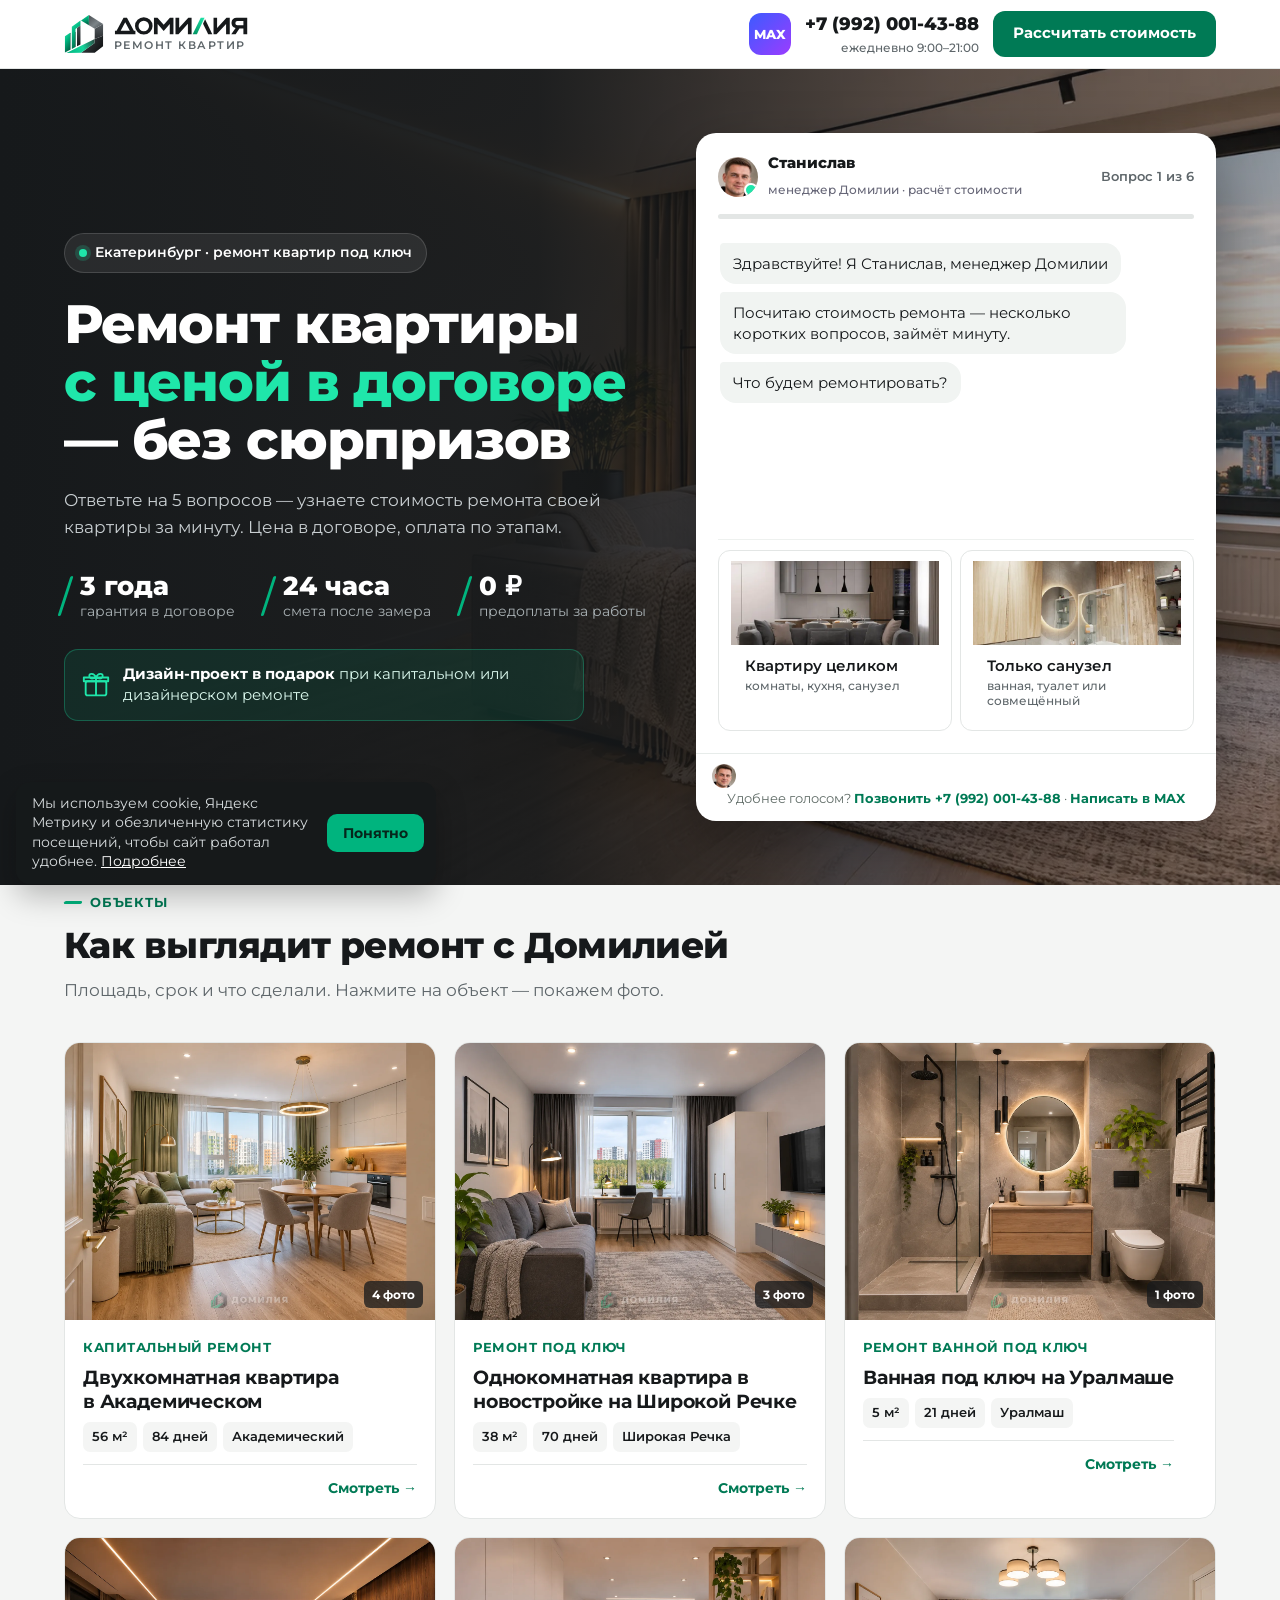
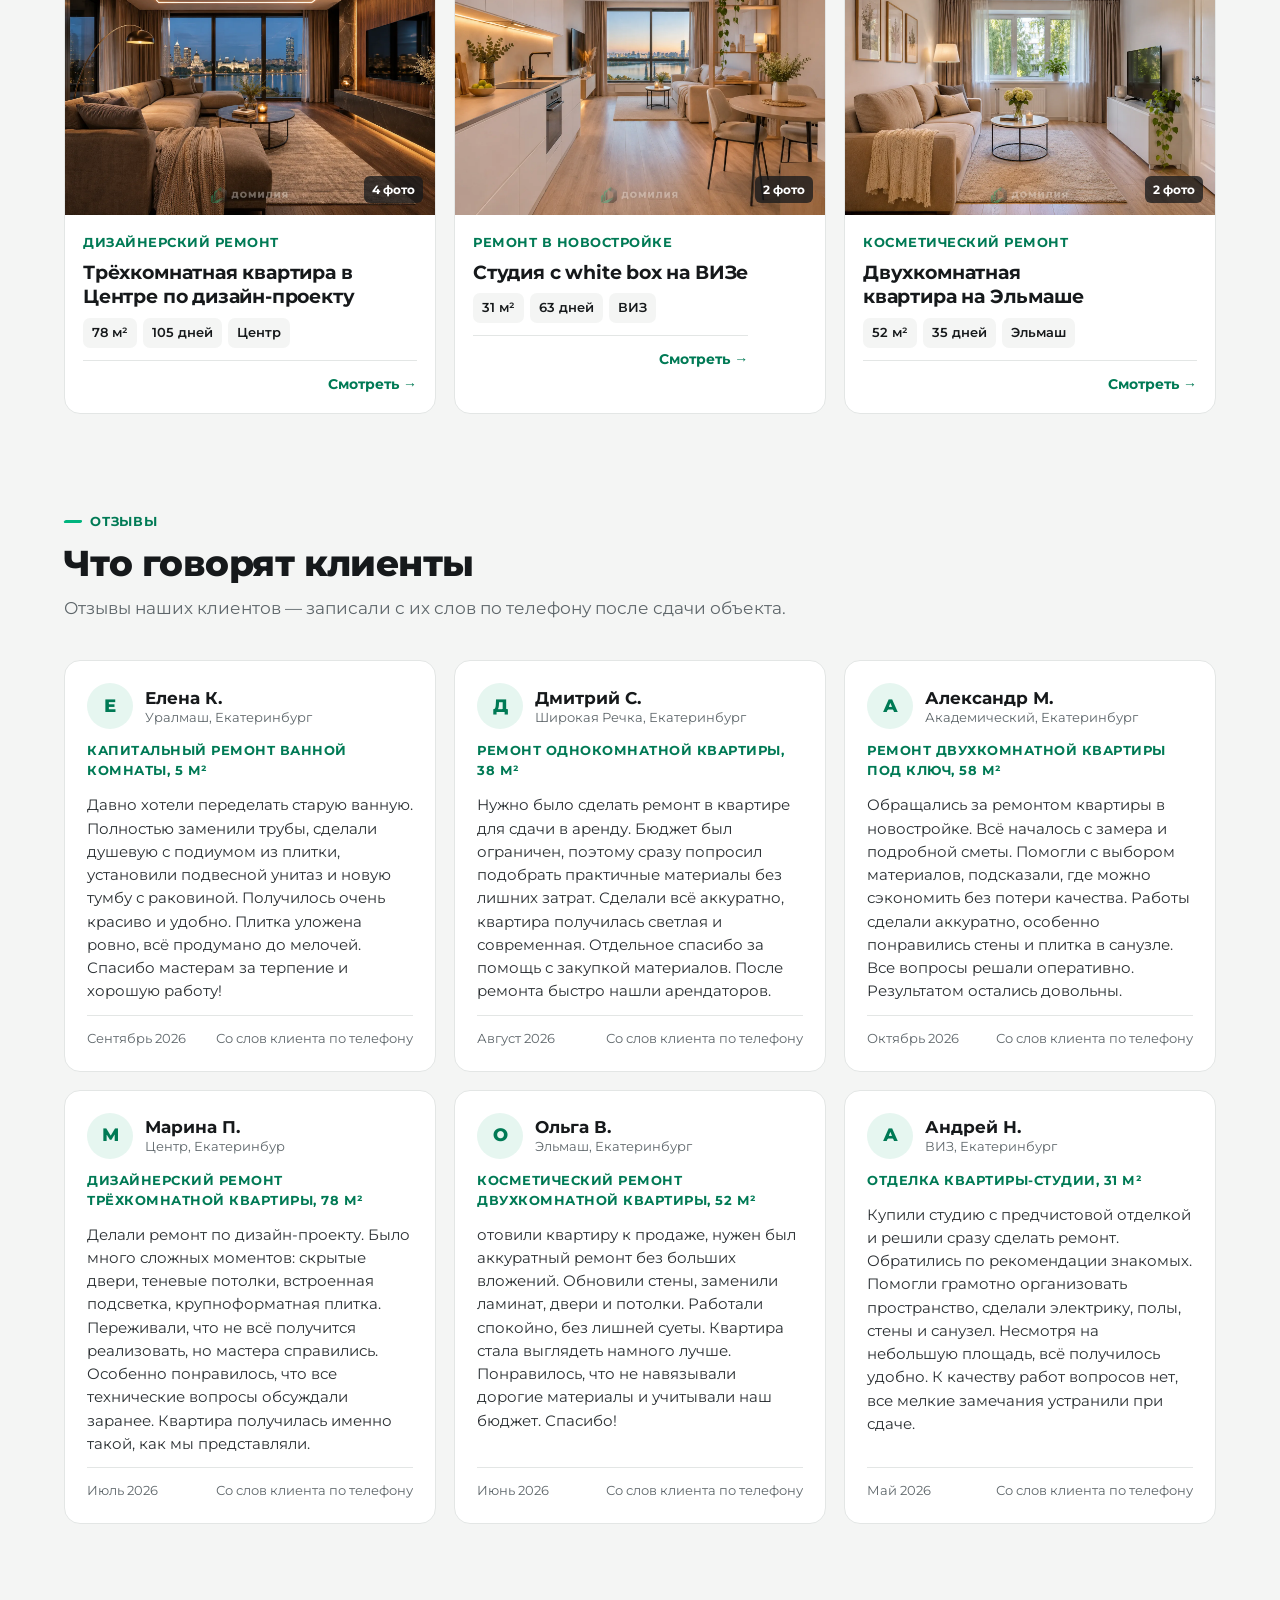
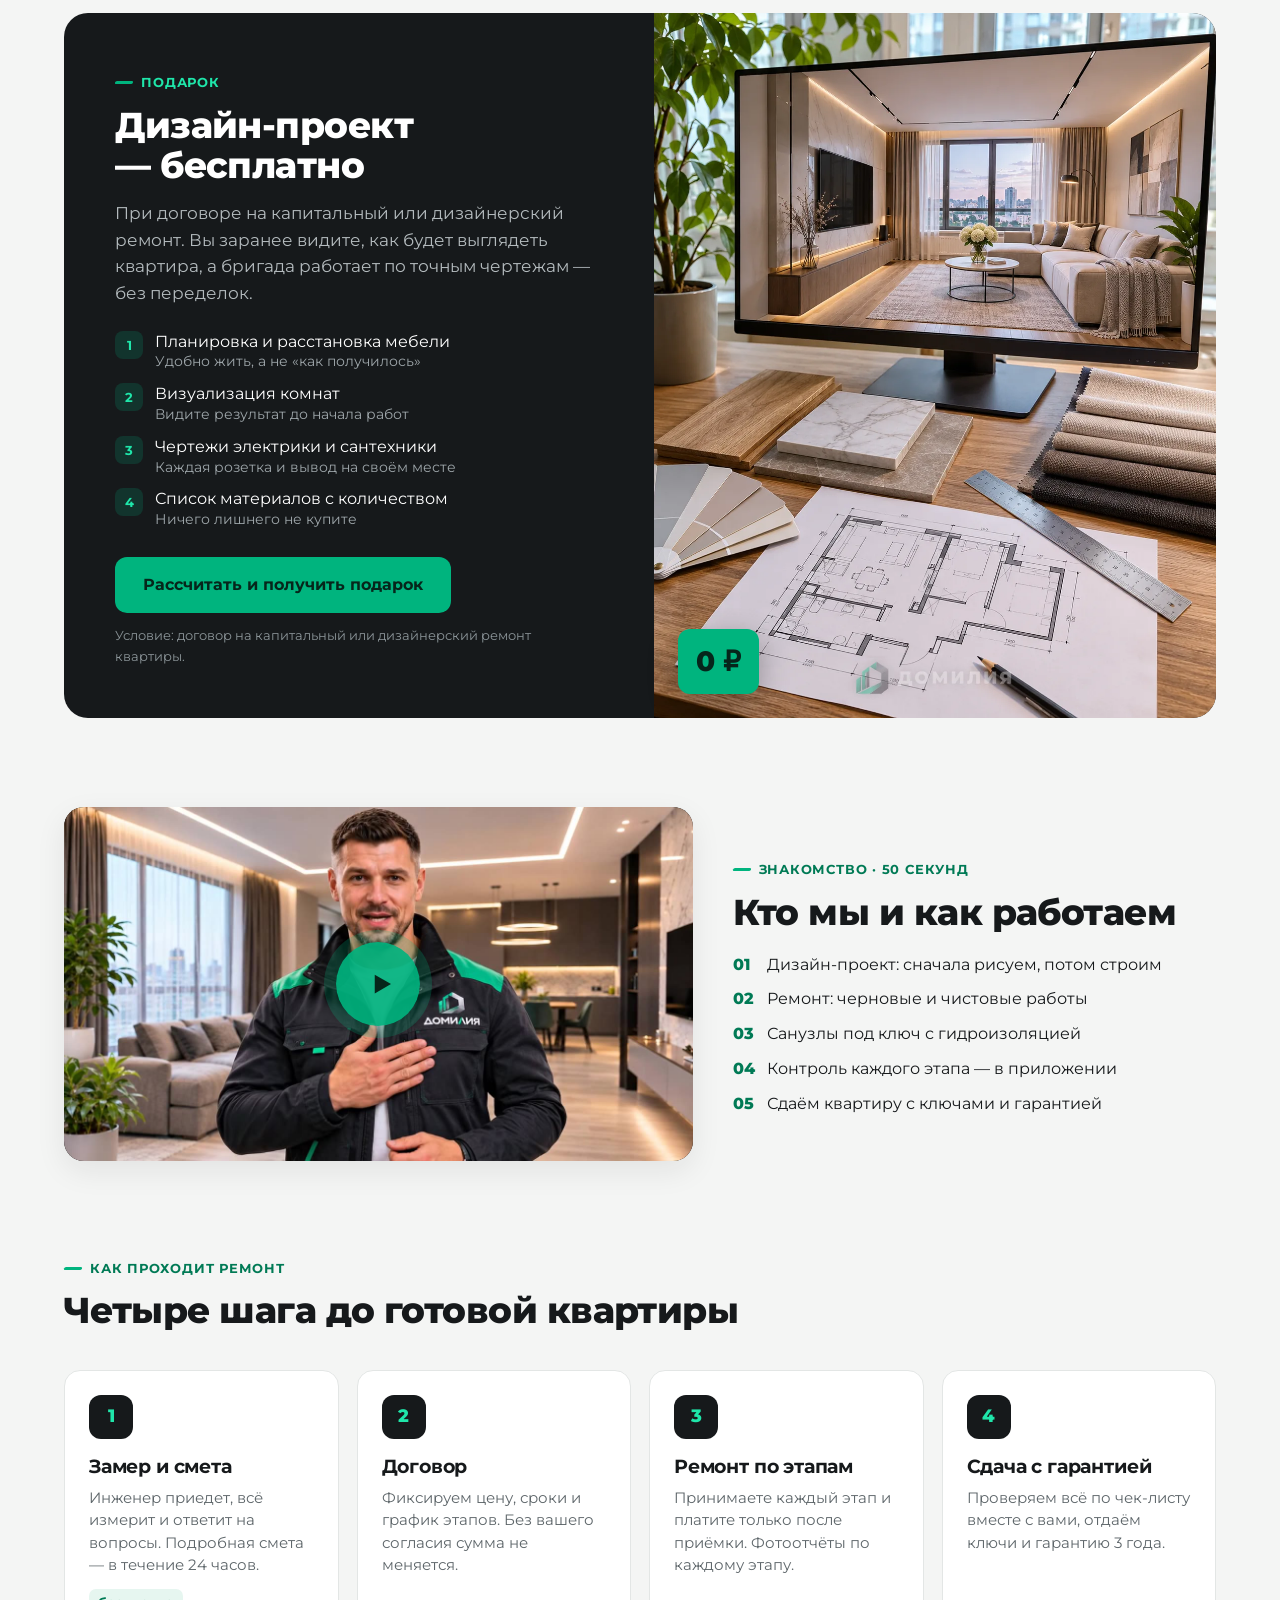
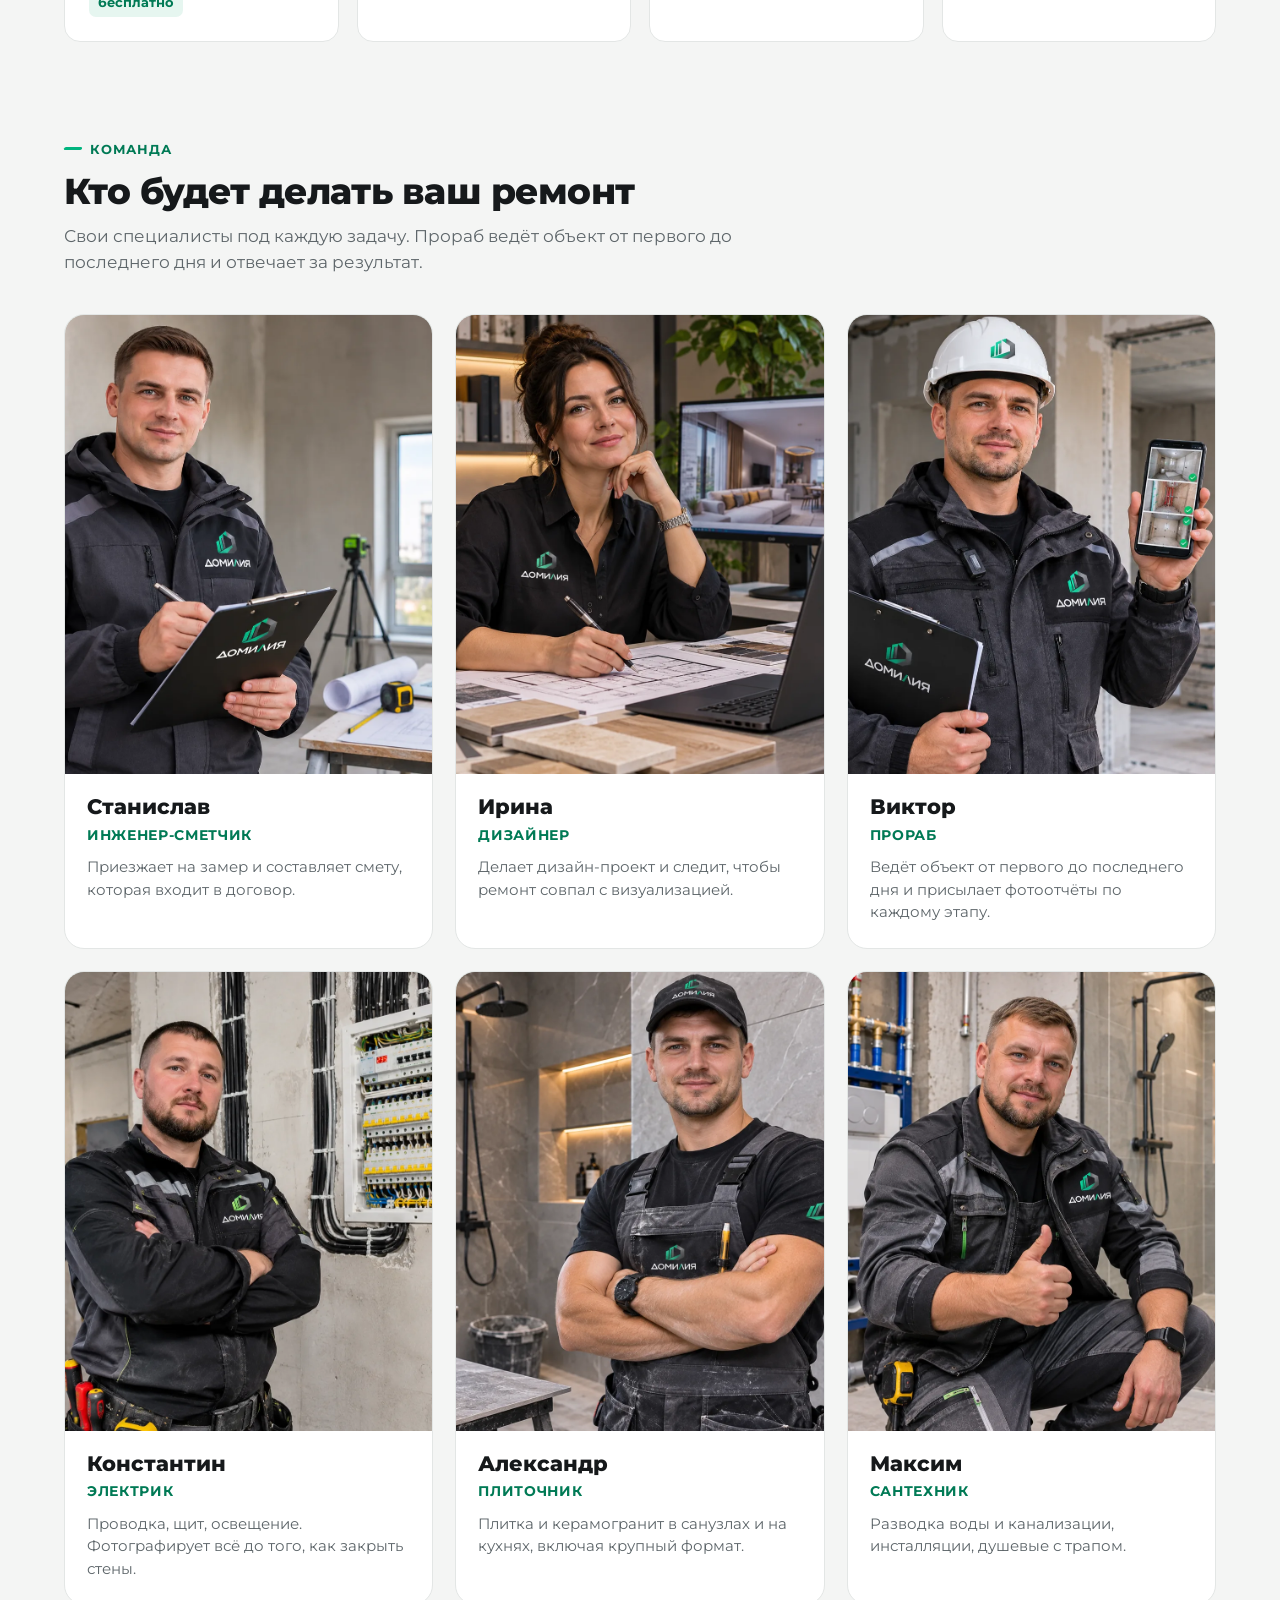
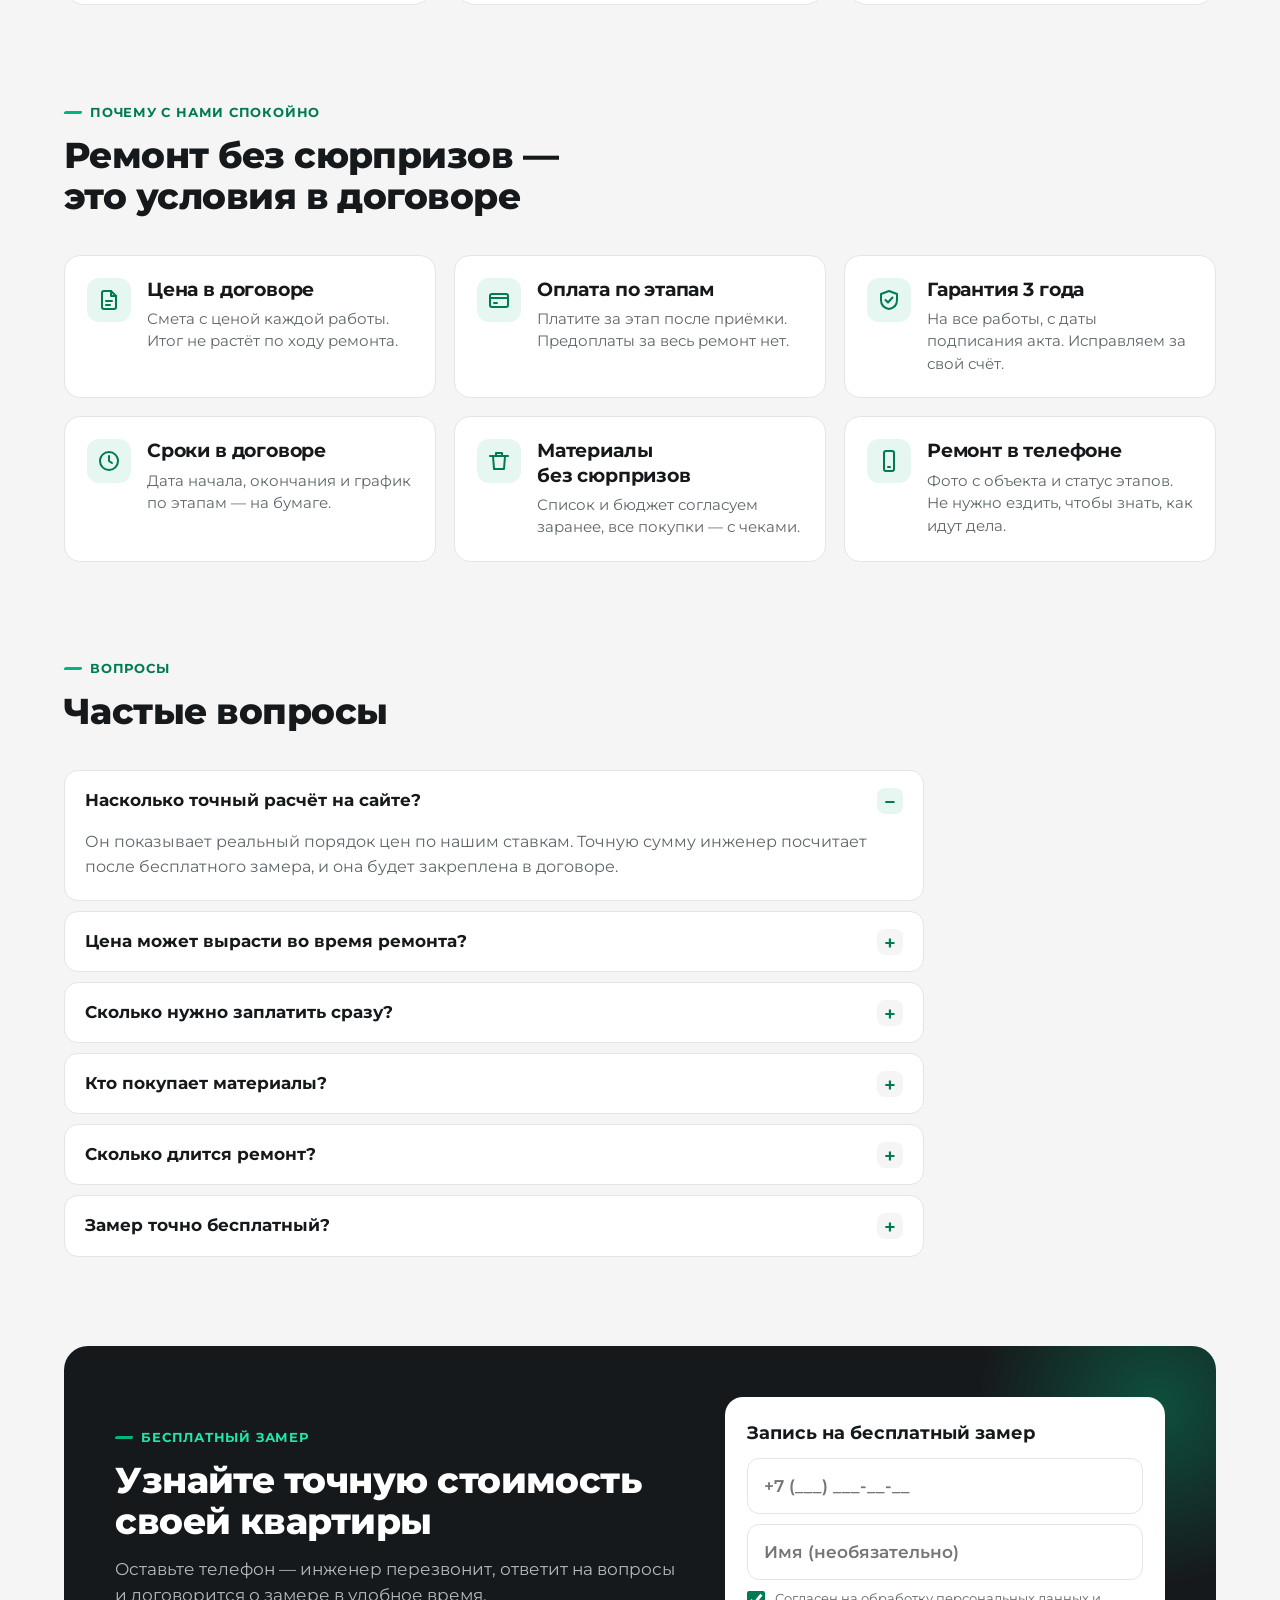
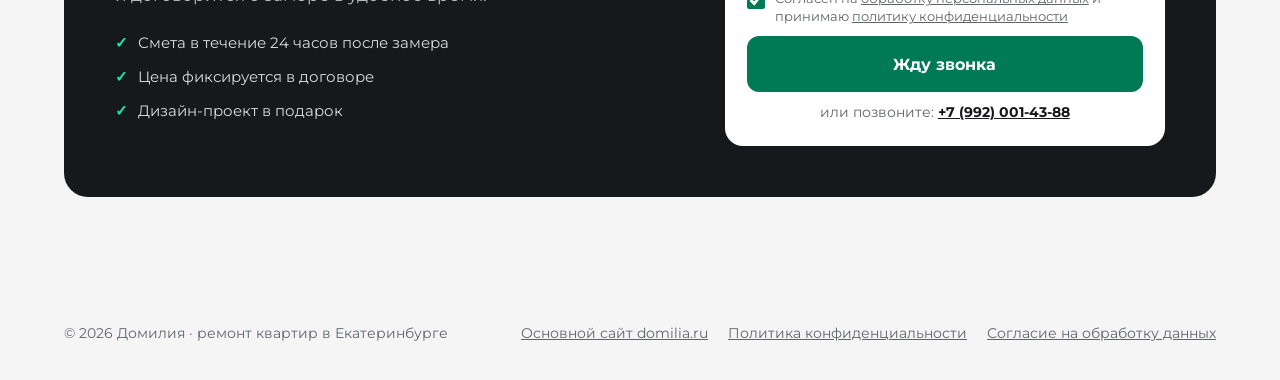
==== commit a9ff63ca: "Свой счётчик визитов: источник, фраза, прокрутка, блоки, шаги квиза, заявка — для раздела «Посетител" ====
--- a/a/index.html
+++ b/a/index.html
@@ -14,8 +14,13 @@
 <link rel="icon" href="/favicon.ico" sizes="any"><link rel="icon" href="/favicon.svg" type="image/svg+xml"><link rel="icon" type="image/png" sizes="120x120" href="/favicon-120x120.png"><link rel="apple-touch-icon" href="/apple-touch-icon.png">
 <link rel="preload" href="/fonts/montserrat-cyrillic-800-normal.woff2" as="font" type="font/woff2" crossorigin><link rel="preload" href="/fonts/montserrat-cyrillic-400-normal.woff2" as="font" type="font/woff2" crossorigin>
 <style>@font-face{font-family:Montserrat;font-style:normal;font-weight:400;font-display:swap;src:url(/fonts/montserrat-cyrillic-400-normal.woff2) format("woff2");unicode-range:U+0301,U+0400-045F,U+0490-0491,U+04B0-04B1,U+2116}@font-face{font-family:Montserrat;font-style:normal;font-weight:400;font-display:swap;src:url(/fonts/montserrat-latin-400-normal.woff2) format("woff2");unicode-range:U+0000-00FF,U+0131,U+0152-0153,U+02BB-02BC,U+02C6,U+02DA,U+02DC,U+0304,U+0308,U+0329,U+2000-206F,U+20AC,U+2122,U+2191,U+2193,U+2212,U+2215,U+FEFF,U+FFFD}@font-face{font-family:Montserrat;font-style:normal;font-weight:500;font-display:swap;src:url(/fonts/montserrat-cyrillic-500-normal.woff2) format("woff2");unicode-range:U+0301,U+0400-045F,U+0490-0491,U+04B0-04B1,U+2116}@font-face{font-family:Montserrat;font-style:normal;font-weight:500;font-display:swap;src:url(/fonts/montserrat-latin-500-normal.woff2) format("woff2");unicode-range:U+0000-00FF,U+0131,U+0152-0153,U+02BB-02BC,U+02C6,U+02DA,U+02DC,U+0304,U+0308,U+0329,U+2000-206F,U+20AC,U+2122,U+2191,U+2193,U+2212,U+2215,U+FEFF,U+FFFD}@font-face{font-family:Montserrat;font-style:normal;font-weight:600;font-display:swap;src:url(/fonts/montserrat-cyrillic-600-normal.woff2) format("woff2");unicode-range:U+0301,U+0400-045F,U+0490-0491,U+04B0-04B1,U+2116}@font-face{font-family:Montserrat;font-style:normal;font-weight:600;font-display:swap;src:url(/fonts/montserrat-latin-600-normal.woff2) format("woff2");unicode-range:U+0000-00FF,U+0131,U+0152-0153,U+02BB-02BC,U+02C6,U+02DA,U+02DC,U+0304,U+0308,U+0329,U+2000-206F,U+20AC,U+2122,U+2191,U+2193,U+2212,U+2215,U+FEFF,U+FFFD}@font-face{font-family:Montserrat;font-style:normal;font-weight:700;font-display:swap;src:url(/fonts/montserrat-cyrillic-700-normal.woff2) format("woff2");unicode-range:U+0301,U+0400-045F,U+0490-0491,U+04B0-04B1,U+2116}@font-face{font-family:Montserrat;font-style:normal;font-weight:700;font-display:swap;src:url(/fonts/montserrat-latin-700-normal.woff2) format("woff2");unicode-range:U+0000-00FF,U+0131,U+0152-0153,U+02BB-02BC,U+02C6,U+02DA,U+02DC,U+0304,U+0308,U+0329,U+2000-206F,U+20AC,U+2122,U+2191,U+2193,U+2212,U+2215,U+FEFF,U+FFFD}@font-face{font-family:Montserrat;font-style:normal;font-weight:800;font-display:swap;src:url(/fonts/montserrat-cyrillic-800-normal.woff2) format("woff2");unicode-range:U+0301,U+0400-045F,U+0490-0491,U+04B0-04B1,U+2116}@font-face{font-family:Montserrat;font-style:normal;font-weight:800;font-display:swap;src:url(/fonts/montserrat-latin-800-normal.woff2) format("woff2");unicode-range:U+0000-00FF,U+0131,U+0152-0153,U+02BB-02BC,U+02C6,U+02DA,U+02DC,U+0304,U+0308,U+0329,U+2000-206F,U+20AC,U+2122,U+2191,U+2193,U+2212,U+2215,U+FEFF,U+FFFD}</style>
-<link rel="stylesheet" href="/style.css?v=1794850134178"><link rel="preload" href="/app.js?v=1794850134178" as="script"><link rel="preload" href="/img/quiz-dp-flat-s.webp" as="image"><link rel="preload" href="/img/quiz-dp-bath-s.webp" as="image">
-<meta name="yandex-verification" content="8f62ce537b893b64" /></head>
+<link rel="stylesheet" href="/style.css?v=1794850134184"><link rel="preload" href="/app.js?v=1794850134184" as="script"><link rel="preload" href="/img/quiz-dp-flat-s.webp" as="image"><link rel="preload" href="/img/quiz-dp-bath-s.webp" as="image">
+<meta name="yandex-verification" content="8f62ce537b893b64" />
+<!-- Yandex.Metrika counter -->
+<script type="text/javascript">(function(m,e,t,r,i,k,a){m[i]=m[i]||function(){(m[i].a=m[i].a||[]).push(arguments)};m[i].l=1*new Date();for(var j=0;j<document.scripts.length;j++){if(document.scripts[j].src===r){return;}}k=e.createElement(t),a=e.getElementsByTagName(t)[0],k.async=1,k.src=r,a.parentNode.insertBefore(k,a)})(window,document,"script","https://mc.yandex.ru/metrika/tag.js?id=114347582","ym");ym(114347582,"init",{ssr:true,webvisor:true,clickmap:true,referrer:document.referrer,url:location.href,accurateTrackBounce:true,trackLinks:true});window.__ymHead=1;</script>
+<noscript><div><img src="https://mc.yandex.ru/watch/114347582" style="position:absolute;left:-9999px;" alt="" /></div></noscript>
+<!-- /Yandex.Metrika counter -->
+</head>
 <body>
 <header class="top">
   <div class="w">
@@ -109,8 +114,8 @@
   </div>
 </footer>
 <div class="mbar" id="mbar"><a class="btn lt" data-tel data-goal="lp_call" href="tel:+79920014388">Позвонить</a><a class="btn" href="#calc" data-goal="lp_cta_bar">Рассчитать</a></div>
-<div class="ck" id="ck" hidden><p>Мы используем cookie и Яндекс Метрику, чтобы сайт работал удобнее. <a href="https://domilia.ru/privacy.html" target="_blank" rel="noopener">Подробнее</a></p><button type="button" id="ckOk">Понятно</button></div>
+<div class="ck" id="ck" hidden><p>Мы используем cookie, Яндекс Метрику и обезличенную статистику посещений, чтобы сайт работал удобнее. <a href="https://domilia.ru/privacy.html" target="_blank" rel="noopener">Подробнее</a></p><button type="button" id="ckOk">Понятно</button></div>
 <script>window.LPC={"page":"main","phone":"+7 (992) 001-43-88","hours":"ежедневно 9:00–21:00","to":"","crm":"https://api.domilia.ru/lead/lXMk87fw2FItlO-4","ym":114347582,"privacy":"https://domilia.ru/privacy.html","consent":"https://domilia.ru/soglasie.html","quiz":{"title":"Расчёт стоимости ремонта","note":"Бесплатно и без регистрации","rates":{"cosm":8000,"cap":19000,"design":30000},"oldFlat":1.18,"bath":{"cosm":120000,"cap":160000,"design":220000},"days":{"cosm":[16,0.4],"cap":[38,0.7],"design":[55,1]},"spread":[0.9,1.12],"flat":[{"v":"new","t":"Новостройка","s":"без отделки или white box","img":"/img/quiz-zcg4an-s.webp"},{"v":"old","t":"Вторичное жильё","s":"есть старая отделка","img":"/img/quiz-vbmw78-s.webp"}],"rooms":[{"t":"Студия","s":"около 30 м²","a":30},{"t":"Однокомнатная","s":"около 40 м²","a":40},{"t":"Двухкомнатная","s":"около 56 м²","a":56},{"t":"Трёхкомнатная","s":"около 75 м²","a":75},{"t":"Четыре и больше","s":"от 95 м²","a":95}],"kinds":[{"v":"cap","t":"Под ключ","s":"полностью, с электрикой и сантехникой"},{"v":"design","t":"Дизайнерский","s":"по индивидуальному проекту"}],"when":["Как можно скорее","В течение месяца","Через 1–3 месяца","Пока присматриваюсь"],"resultLabel":"Ваш расчёт","formLead":"Покажем стоимость сразу после отправки и пришлём подробную смету. Бесплатно, ни к чему не обязывает.","btn":"Узнать стоимость","giftText":"Дизайн-проект в подарок при капитальном или дизайнерском ремонте","obj":[{"v":"flat","t":"Квартиру целиком","s":"комнаты, кухня, санузел","img":"/img/quiz-dp-flat-s.webp"},{"v":"bath","t":"Только санузел","s":"ванная, туалет или совмещённый","img":"/img/quiz-dp-bath-s.webp"}],"bathRate":43000,"bathMin":160000,"managerPhoto":"/img/mgr-96.webp","managerPhoto2":"/img/mgr-192.webp","manager":"Станислав"},"antispam":{"minSeconds":4,"maxPerDay":5},"objects":[{"title":"Двухкомнатная квартира в Академическом","type":"Капитальный ремонт","district":"Академический","area":56,"days":84,"price":"","year":2026,"demo":false,"task":"Вторичка 2005 года: старая алюминиевая проводка, кривые стены, тесная ванная. Хотели светлую квартиру и кухню-гостиную.","done":["Демонтаж до бетона и вывоз мусора","Новая проводка и электрощит","Новые трубы и инсталляция","Штукатурка по маякам и стяжка","Объединили кухню с гостиной (с согласованием)","Чистовая отделка и санузел под ключ"],"photos":["/img/dvuhkomnatnaya-kvartira-v-akademicheskom-nku7td.webp","/img/dvuhkomnatnaya-kvartira-v-akademicheskom-n2sz6x.webp","/img/dvuhkomnatnaya-kvartira-v-akademicheskom-9qak08.webp","/img/dvuhkomnatnaya-kvartira-v-akademicheskom-nv9jao.webp"]},{"title":"Однокомнатная квартира в новостройке на Широкой Речке","type":"Ремонт под ключ","district":"Широкая Речка","area":38,"days":70,"price":"","year":2026,"demo":false,"task":"Квартира без отделки, покупали под сдачу. Нужен практичный ремонт, который выдержит жильцов.","done":["Электрика по расстановке мебели","Штукатурка и стяжка","Кварцвинил и покраска стен","Санузел под ключ","Двери, свет, уборка"],"photos":["/img/odnokomnatnaya-kvartira-v-novostroyke-na-9dkvqs.webp","/img/odnokomnatnaya-kvartira-v-novostroyke-na-a0gsbq.webp","/img/odnokomnatnaya-kvartira-v-novostroyke-na-hkdg0j.webp"]},{"title":"Ванная под ключ на Уралмаше","type":"Ремонт ванной под ключ","district":"Уралмаш","area":5,"days":21,"price":"","year":2026,"demo":false,"task":"Старая плитка, ржавые трубы, ванна на всю стену. Хотели душевую без поддона и подвесной унитаз.","done":["Демонтаж и новые трубы","Гидроизоляция пола и стен","Трап и уклон под душевую","Крупноформатный керамогранит","Инсталляция и сантехника"],"photos":["/img/vannaya-pod-klyuch-na-uralmashe-srcgmv.webp"]},{"title":"Трёхкомнатная квартира в Центре по дизайн-проекту","type":"Дизайнерский ремонт","district":"Центр","area":78,"days":105,"price":"","year":2026,"demo":false,"task":"Нужен ремонт строго по дизайн-проекту: теневые потолки, скрытые двери, сценарии света.","done":["Дизайн-проект в подарок","Теневые потолки и подсветка","Скрытые двери под покраску","Декоративная штукатурка","Авторский надзор дизайнера"],"photos":["/img/trehkomnatnaya-kvartira-v-centre-po-diza-gcjzyl.webp","/img/trehkomnatnaya-kvartira-v-centre-po-diza-hacbq7.webp","/img/trehkomnatnaya-kvartira-v-centre-po-diza-qacpoo.webp","/img/trehkomnatnaya-kvartira-v-centre-po-diza-jnvc79.webp"]},{"title":"Студия с white box на ВИЗе","type":"Ремонт в новостройке","district":"ВИЗ","area":31,"days":63,"price":"","year":2026,"demo":false,"task":"Застройщик сделал white box. Нужно было проверить его работу и не переплатить за лишнее.","done":["Проверка работ застройщика","Доделали электрику под кухню","Покраска стен и потолков","Ламинат и плинтусы","Санузел: плитка и сантехника"],"photos":["/img/studiya-s-white-box-na-vize-xspou0.webp","/img/studiya-s-white-box-na-vize-by9e9c.webp"]},{"title":"Двухкомнатная квартира на Эльмаше","type":"Косметический ремонт","district":"Эльмаш","area":52,"days":35,"price":"","year":2026,"demo":false,"task":"Освежить квартиру перед продажей без замены коммуникаций.","done":["Шпаклёвка и покраска стен","Новый ламинат","Натяжные потолки","Замена дверей и розеток"],"photos":["/img/dvuhkomnatnaya-kvartira-na-elmashe-ulo8pb.webp","/img/dvuhkomnatnaya-kvartira-na-elmashe-z0g3ee.webp"]}],"objBtn":"Хочу такой же ремонт","finalBtn":"Жду звонка"}</script>
-<script src="/app.js?v=1794850134178" defer></script>
+<script src="/app.js?v=1794850134184" defer></script>
 </body>
 </html>
